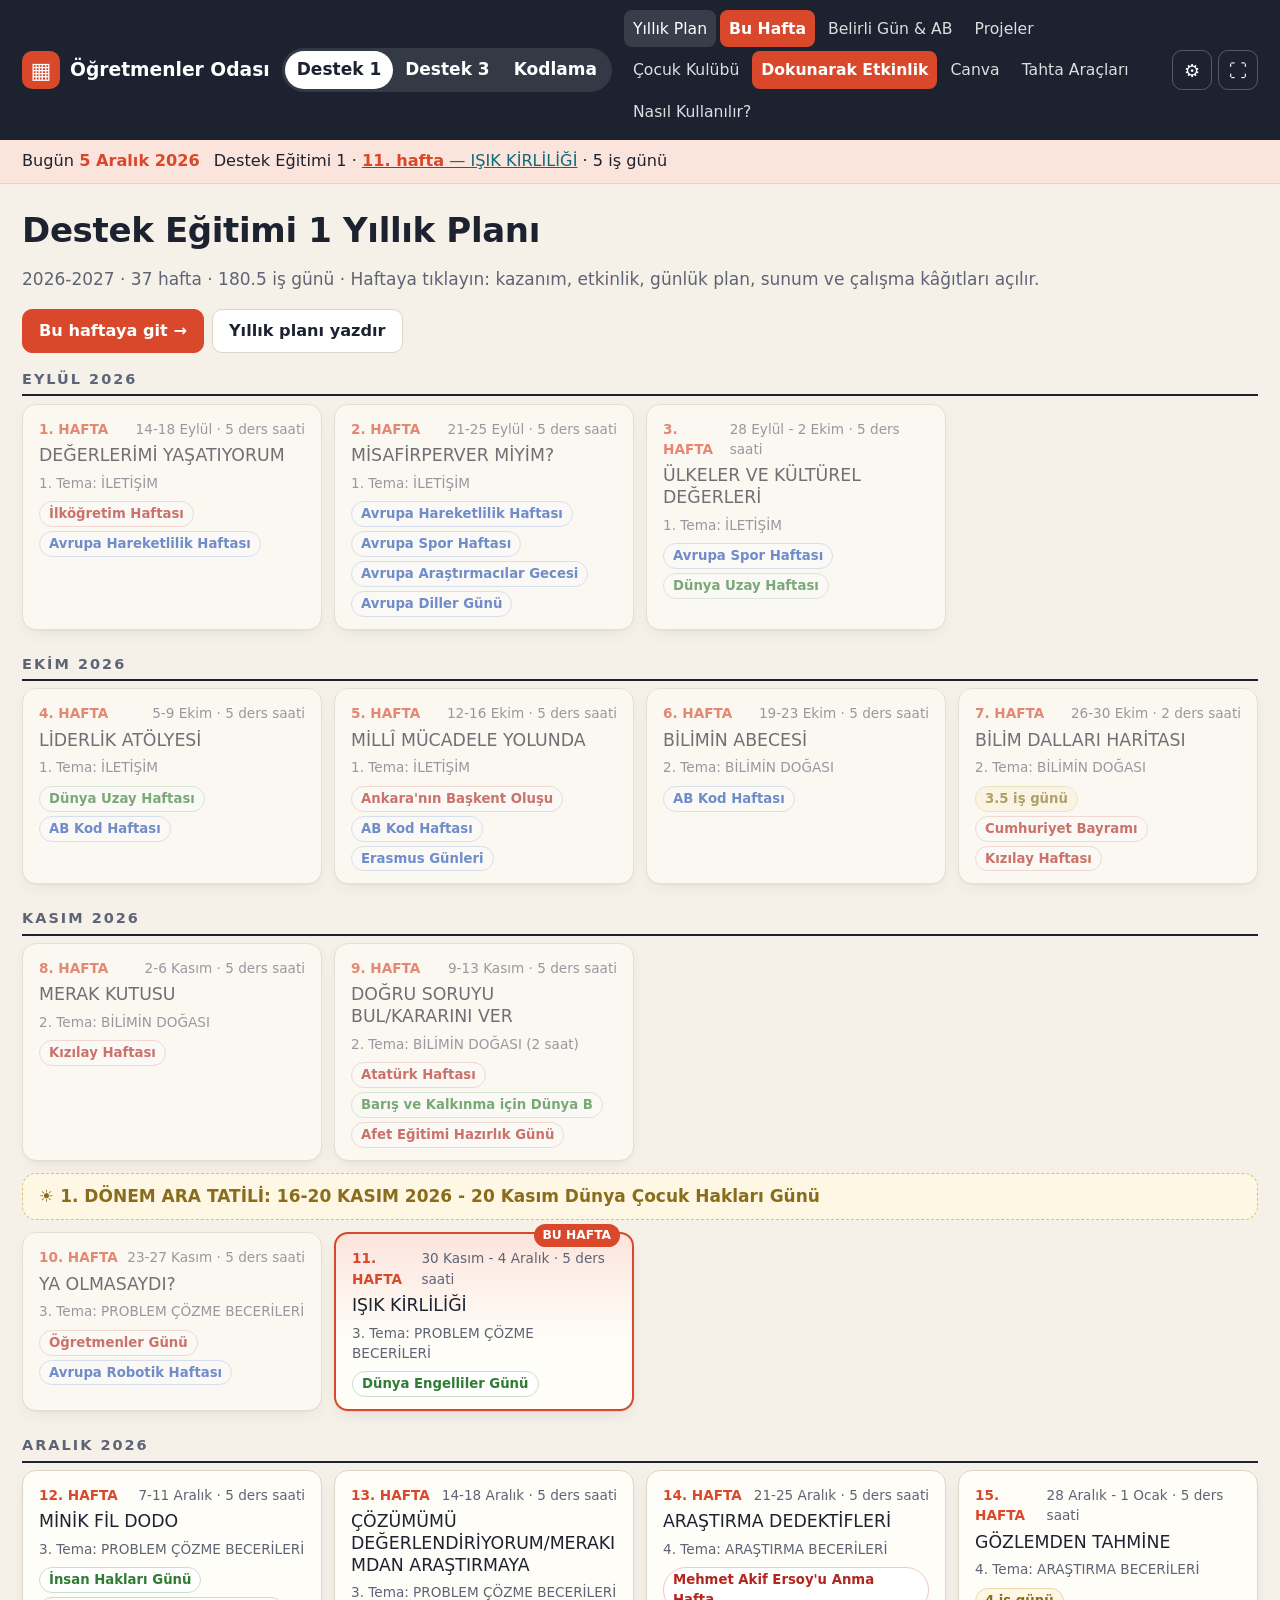
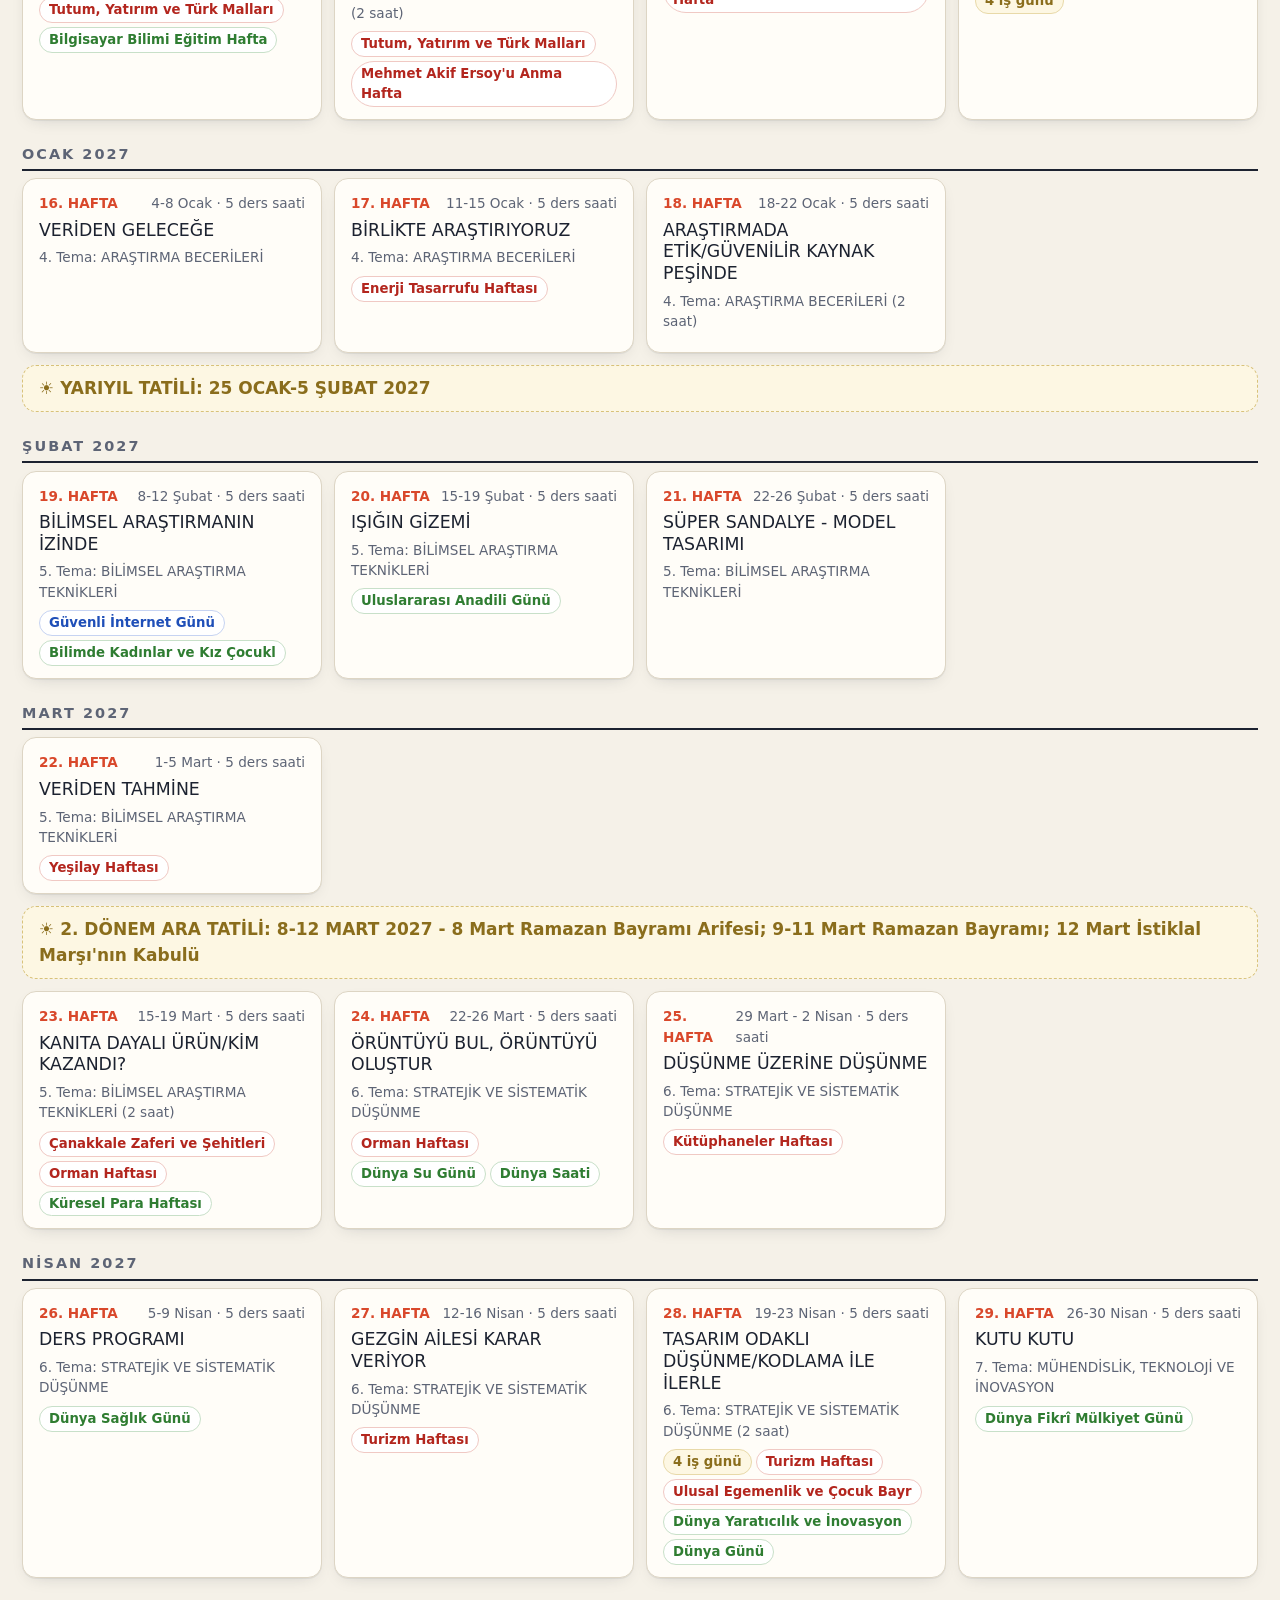
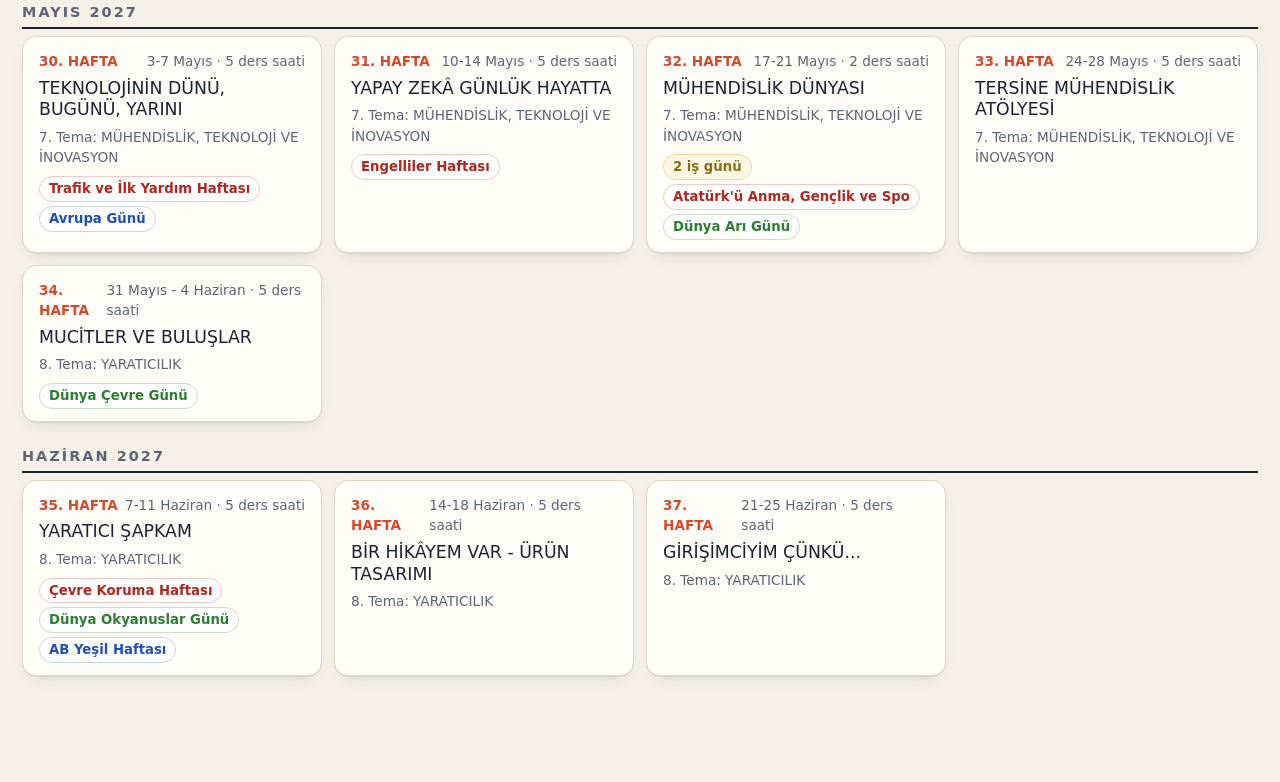
==== index.html @ 8b517e29 "TAZOF resmî turnuva kuralları (7 oyun) ve kural videoları; Equilibrio soruları resmî puanlamaya göre" ====
<!DOCTYPE html>
<html lang="tr">
<head>
<meta charset="utf-8">
<meta name="viewport" content="width=device-width, initial-scale=1, viewport-fit=cover">
<meta name="theme-color" content="#1c2230">
<meta name="apple-mobile-web-app-capable" content="yes">
<meta name="mobile-web-app-capable" content="yes">
<meta name="apple-mobile-web-app-title" content="Öğretmenler Odası">
<link rel="icon" href="img/ikon-192.png">
<link rel="apple-touch-icon" href="img/ikon-192.png">
<title>Öğretmenler Odası · Akıl ve Zeka Oyunları Atölyesi</title>
<link rel="stylesheet" href="css/masa.css">
</head>
<body>
<header class="ust">
  <a class="marka" href="#plan" title="Ana sayfa">
    <span class="marka-isaret" aria-hidden="true">▦</span>
    <span><b>Öğretmenler Odası</b><small>Akıl ve Zeka Oyunları Atölyesi · 2026-2027</small></span>
  </a>
  <div class="plan-sec" role="tablist" aria-label="Program seçimi">
    <button data-plan="D1" role="tab">Destek 1</button>
    <button data-plan="D3" role="tab">Destek 3</button>
    <button data-plan="KOD" role="tab">Kodlama</button>
  </div>
  <nav class="menu">
    <a href="#plan"><span class="m-ikon">▤</span>Yıllık Plan</a>
    <a href="#bu-hafta" class="vurgu"><span class="m-ikon">★</span>Bu Hafta</a>
    <a href="#gunler"><span class="m-ikon">◷</span>Belirli Gün & AB</a>
    <a href="#projeler"><span class="m-ikon">◆</span>Projeler</a>
    <a href="#kulup"><span class="m-ikon">♞</span>Çocuk Kulübü</a>
    <a href="#dokun" class="vurgu"><span class="m-ikon">☝</span>Dokunarak Etkinlik</a>
    <a href="#canva"><span class="m-ikon">✦</span>Canva</a>
    <a href="#araclar"><span class="m-ikon">⏱</span>Tahta Araçları</a>
    <a href="#nasil"><span class="m-ikon">?</span>Nasıl Kullanılır?</a>
  </nav>
  <div class="ust-sag">
    <button id="btnAyar" class="ikon" title="Ayarlar (öğretmen, okul, sınıf listesi)">⚙</button>
    <button id="btnTam" class="ikon" title="Tam ekran">⛶</button>
  </div>
</header>

<div id="bugun" class="bugun-serit"></div>
<main id="sahne"></main>

<!-- tahta modu: öğrenci sunumu -->
<div id="sunum" class="sunum" hidden>
  <div class="sunum-ilerleme"><i id="sIlerleme"></i></div>
  <div class="sunum-ust">
    <span id="sunumBaslik"></span>
    <div class="sunum-araclar">
      <button data-s="oynat" title="Video olarak oynat (K)">▶</button>
      <button data-s="ses" title="Türkçe sesli anlatım">🔇</button>
      <button data-s="zaman" title="Zamanlayıcı">⏱</button>
      <button data-s="kalem" title="Tahtaya yaz">✎</button>
      <button data-s="sil" title="Yazıları sil">⌫</button>
      <button data-s="kapat" title="Kapat (Esc)">✕</button>
    </div>
  </div>
  <div id="slayt" class="slayt"></div>
  <canvas id="kalemTuval" class="kalem-tuval"></canvas>
  <div id="sunumMini" class="sunum-mini" hidden></div>
  <div class="sunum-alt">
    <button id="sOnce" aria-label="Önceki">‹</button>
    <span id="sSayac"></span>
    <button id="sSonra" aria-label="Sonraki">›</button>
  </div>
</div>

<dialog id="ayarlar">
  <form method="dialog">
    <h2>Ayarlar</h2>
    <p class="not">Bu bilgiler yalnızca bu cihazda saklanır; günlük planların imza alanına yazılır. <a href="#nasil">Nasıl kullanılır?</a> · <a href="uygulama.html">📱 Telefona uygulama olarak kur</a></p>
    <label>Öğretmen adı soyadı <input name="ogretmen"></label>
    <label>Okul / BİLSEM <input name="okul"></label>
    <label>Okul müdürü <input name="mudur"></label>
    <h3 style="margin:8px 0 0">Gruplarım ve öğrenci listeleri</h3>
    <p class="not">Her program için ayrı liste. Üstten hangi program seçiliyse kura, gruplar ve günlük plan o grubu kullanır. Her satıra bir ad yazın.</p>
    <div class="grup-alanlar">
      <fieldset><legend>Destek 1</legend><input name="ad_D1" placeholder="Grup adı (ör. D1-Salı)"><textarea name="ogr_D1" rows="8"></textarea><span class="not" id="say_D1"></span></fieldset>
      <fieldset><legend>Destek 3</legend><input name="ad_D3" placeholder="Grup adı (ör. D3-Perşembe)"><textarea name="ogr_D3" rows="8"></textarea><span class="not" id="say_D3"></span></fieldset>
      <fieldset><legend>Kodlama</legend><input name="ad_KOD" placeholder="Grup adı (ör. Kodlama-Çarşamba)"><textarea name="ogr_KOD" rows="8"></textarea><span class="not" id="say_KOD"></span></fieldset>
    </div>
    <menu><button value="iptal">Vazgeç</button><button value="kaydet" class="ana">Kaydet</button></menu>
  </form>
</dialog>

<dialog id="projeDlg"><form method="dialog"></form></dialog>

<div id="baski" class="baski"></div>

<script>if (location.protocol.startsWith("http")) { const m = document.createElement("link"); m.rel = "manifest"; m.href = "manifest.webmanifest"; document.head.append(m); }</script>
<script src="js/plan-data.js"></script>
<script src="js/takvim.js"></script>
<script src="js/ozgun-etkinlikler.js"></script>
<script src="js/hazirlik.js"></script>
<script src="js/gunler.js"></script>
<script src="js/kodlama.js"></script>
<script src="js/projeler.js"></script>
<script src="js/etwinning-plan.js"></script>
<script src="js/canva.js"></script>
<script src="js/kulup.js"></script>
<script src="js/kulup-satranc.js"></script>
<script src="js/kulup-etkinlik.js"></script>
<script src="js/kulup-banka.js"></script>
<script src="js/kulup-banka-satranc.js"></script>
<script src="js/kulup-hafta.js"></script>
<script src="js/tazof-kurallar.js"></script>
<script src="js/masa.js"></script>
</body>
</html>
---- css/masa.css ----
/* Öğretmen Masası — akıllı tahtada uzaktan okunacak şekilde iri tipografi, sınıf ışığında yüksek kontrast */
:root {
  --kagit: #f5f1e8;
  --kart: #fffdf8;
  --murekkep: #1c2230;
  --soluk: #5d6475;
  --cizgi: #ddd5c4;
  --vurgu: #d9482b;       /* Destek 1: mercan */
  --vurgu-acik: #fbe4dc;
  --ikinci: #0d6b78;      /* bilgi / bağlantılar */
  --milli: #b3261e;
  --ab: #1f4fb8;
  --dunya: #2f7d32;
  --tatil: #8a6d1c;
  --golge: 0 1px 0 rgba(28, 34, 48, .06), 0 6px 18px -10px rgba(28, 34, 48, .25);
  --r: 14px;
  --font: "Segoe UI", "Noto Sans", system-ui, sans-serif;
  --baslik: "Segoe UI Semibold", "Segoe UI", system-ui, sans-serif;
}
body[data-plan="D3"] { --vurgu: #5b3cc4; --vurgu-acik: #e8e2fa; }
body[data-plan="KOD"] { --vurgu: #0f7a5c; --vurgu-acik: #dcf1e9; }

* { box-sizing: border-box; }
html { font-size: 17px; }
body { margin: 0; background: var(--kagit); color: var(--murekkep); font-family: var(--font); line-height: 1.5; }
a { color: var(--ikinci); }
button { font: inherit; cursor: pointer; }
h1, h2, h3 { font-family: var(--baslik); line-height: 1.2; margin: 0 0 .5em; }
h1 { font-size: 2rem; letter-spacing: -.01em; }
h2 { font-size: 1.4rem; }
h3 { font-size: 1.1rem; }

/* ---------- üst çubuk ---------- */
.ust { position: sticky; top: 0; z-index: 20; display: flex; align-items: center; gap: 18px; padding: 10px 22px;
  background: var(--murekkep); color: #fff; flex-wrap: wrap; }
.marka { display: flex; gap: 10px; align-items: center; color: #fff; text-decoration: none; }
.marka-isaret { display: grid; place-items: center; width: 38px; height: 38px; border-radius: 10px; background: var(--vurgu); font-size: 22px; }
.marka b { display: block; font-size: 1.1rem; }
.marka small { display: block; opacity: .7; font-size: .75rem; }
.plan-sec { display: flex; background: rgba(255,255,255,.1); border-radius: 999px; padding: 3px; }
.plan-sec button { border: 0; background: transparent; color: #fff; padding: 6px 16px; border-radius: 999px; font-weight: 600; }
.plan-sec button[aria-selected="true"] { background: #fff; color: var(--murekkep); }
.menu { display: flex; gap: 4px; flex-wrap: wrap; flex: 1; }
.menu a { color: #fff; text-decoration: none; padding: 7px 12px; border-radius: 8px; opacity: .85; }
.menu a:hover, .menu a.aktif { background: rgba(255,255,255,.12); opacity: 1; }
.menu a.vurgu { background: var(--vurgu); opacity: 1; font-weight: 600; }
.ust-sag { display: flex; gap: 6px; }
.ikon { width: 40px; height: 40px; border-radius: 10px; border: 1px solid rgba(255,255,255,.25); background: transparent; color: #fff; font-size: 18px; }

.bugun-serit { padding: 9px 22px; background: var(--vurgu-acik); border-bottom: 1px solid var(--cizgi); font-size: .95rem; display: flex; gap: 14px; flex-wrap: wrap; align-items: center; }
.bugun-serit b { color: var(--vurgu); }
.rozet { display: inline-block; padding: 2px 9px; border-radius: 999px; font-size: .78rem; font-weight: 600; background: #fff; border: 1px solid var(--cizgi); }
.rozet.milli { color: var(--milli); border-color: #f0c9c4; }
.rozet.ab { color: var(--ab); border-color: #c6d3f2; }
.rozet.dunya { color: var(--dunya); border-color: #c8e0c9; }
.rozet.tatil { color: var(--tatil); border-color: #e8d9a8; background: #fdf7e3; }

main { max-width: 1320px; margin: 0 auto; padding: 26px 22px 80px; }
.kart { background: var(--kart); border: 1px solid var(--cizgi); border-radius: var(--r); box-shadow: var(--golge); padding: 20px 22px; }
.ust-baslik { display: flex; align-items: flex-end; justify-content: space-between; gap: 16px; flex-wrap: wrap; margin-bottom: 18px; }
.ust-baslik p { margin: 0; color: var(--soluk); }
.dugme { display: inline-flex; align-items: center; gap: 8px; padding: 9px 16px; border-radius: 10px; border: 1px solid var(--cizgi); background: #fff; color: var(--murekkep); text-decoration: none; font-weight: 600; font-size: .95rem; }
.dugme:hover { border-color: var(--murekkep); }
.dugme.ana { background: var(--vurgu); border-color: var(--vurgu); color: #fff; }
.dugme.kucuk { padding: 5px 10px; font-size: .82rem; }
.dugmeler { display: flex; gap: 8px; flex-wrap: wrap; }

/* ---------- yıllık plan ---------- */
.ay-blok { margin-bottom: 26px; }
.ay-blok > h2 { font-size: .85rem; letter-spacing: .14em; color: var(--soluk); text-transform: uppercase; border-bottom: 2px solid var(--murekkep); padding-bottom: 6px; }
.haftalar { display: grid; grid-template-columns: repeat(auto-fill, minmax(290px, 1fr)); gap: 12px; }
.hafta-kart { position: relative; text-align: left; border: 1px solid var(--cizgi); background: var(--kart); border-radius: var(--r); padding: 14px 16px 12px; display: flex; flex-direction: column; gap: 6px; box-shadow: var(--golge); transition: transform .12s, border-color .12s; color: inherit; text-decoration: none; }
.hafta-kart:hover { transform: translateY(-2px); border-color: var(--vurgu); }
.hafta-kart.simdi { border: 2px solid var(--vurgu); background: linear-gradient(var(--vurgu-acik), var(--kart) 60%); }
.hafta-kart.gecti { opacity: .62; }
.hk-ust { display: flex; justify-content: space-between; font-size: .8rem; color: var(--soluk); }
.hk-no { font-weight: 700; color: var(--vurgu); }
.hk-ad { font-family: var(--baslik); font-size: 1.02rem; line-height: 1.25; }
.hk-tema { font-size: .8rem; color: var(--soluk); }
.hk-rozetler { display: flex; gap: 4px; flex-wrap: wrap; margin-top: 2px; }
.simdi-etiket { position: absolute; top: -10px; right: 12px; background: var(--vurgu); color: #fff; font-size: .72rem; font-weight: 700; padding: 2px 9px; border-radius: 999px; }
.ara-serit { grid-column: 1 / -1; border: 1px dashed #d8c27a; background: #fdf7e3; color: var(--tatil); border-radius: var(--r); padding: 10px 16px; font-weight: 600; }

/* ---------- hafta görünümü ---------- */
.hafta-bas { display: grid; grid-template-columns: 1fr auto; gap: 18px; align-items: start; margin-bottom: 18px; }
.hafta-bas .ust-satir { color: var(--soluk); font-size: .9rem; display: flex; gap: 10px; flex-wrap: wrap; align-items: center; }
.hafta-bas h1 { margin: 6px 0 4px; }
.gezgin { display: flex; gap: 6px; }
.sekmeler { display: flex; gap: 4px; border-bottom: 2px solid var(--cizgi); margin-bottom: 20px; flex-wrap: wrap; }
.sekmeler button { border: 0; background: transparent; padding: 10px 16px; font-weight: 600; color: var(--soluk); border-bottom: 3px solid transparent; margin-bottom: -2px; }
.sekmeler button[aria-selected="true"] { color: var(--murekkep); border-bottom-color: var(--vurgu); }
.iki-sutun { display: grid; grid-template-columns: minmax(0, 1.5fr) minmax(0, 1fr); gap: 18px; }
@media (max-width: 960px) { .iki-sutun, .hafta-bas { grid-template-columns: 1fr; } }

.buyuk-soru { font-family: var(--baslik); font-size: 1.5rem; line-height: 1.3; color: var(--vurgu); margin: 0; }
.kazanim { display: flex; gap: 12px; align-items: flex-start; padding: 10px 0; border-top: 1px solid var(--cizgi); }
.kazanim:first-of-type { border-top: 0; }
.kazanim code { font-family: var(--baslik); font-size: .85rem; background: var(--vurgu-acik); color: var(--vurgu); padding: 2px 8px; border-radius: 6px; white-space: nowrap; }
.kazanim span { flex: 1; }
.kopya { border: 1px solid var(--cizgi); background: #fff; border-radius: 8px; padding: 3px 9px; font-size: .78rem; color: var(--soluk); }
.kopya.ok { color: var(--dunya); border-color: var(--dunya); }
.bilgi-tablo { width: 100%; border-collapse: collapse; font-size: .92rem; }
.bilgi-tablo th { text-align: left; width: 34%; color: var(--soluk); font-weight: 600; vertical-align: top; padding: 7px 10px 7px 0; }
.bilgi-tablo td { padding: 7px 0; border-bottom: 1px solid var(--cizgi); }
.akis { list-style: none; padding: 0; margin: 0; counter-reset: d; }
.akis li { position: relative; padding: 12px 0 12px 54px; border-top: 1px solid var(--cizgi); }
.akis li::before { counter-increment: d; content: counter(d); position: absolute; left: 0; top: 12px; width: 38px; height: 38px; border-radius: 50%; display: grid; place-items: center; background: var(--murekkep); color: #fff; font-weight: 700; }
.akis li b { display: block; margin-bottom: 2px; }
.kaynak-not { font-size: .82rem; color: var(--soluk); margin-top: 10px; }
.parca-baslik { display: flex; align-items: center; gap: 10px; margin: 26px 0 10px; }
.parca-baslik:first-child { margin-top: 0; }
.uyari { background: #fdf7e3; border: 1px solid #e8d9a8; color: #6b5414; border-radius: 10px; padding: 10px 14px; font-size: .92rem; margin-bottom: 14px; }
.gun-satir { display: flex; gap: 6px; margin: 8px 0 0; }
.gun-kutu { flex: 1; text-align: center; padding: 6px 4px; border-radius: 8px; background: #e9f3ea; color: var(--dunya); font-size: .78rem; font-weight: 600; }
.gun-kutu.kapali { background: #f6e7c4; color: var(--tatil); text-decoration: line-through; }
.gun-kutu.yarim { background: linear-gradient(90deg, #e9f3ea 50%, #f6e7c4 50%); color: var(--tatil); }

.ek-liste { display: grid; grid-template-columns: repeat(auto-fill, minmax(260px, 1fr)); gap: 12px; }
.ek-kart { border: 1px solid var(--cizgi); border-radius: 12px; padding: 14px; background: #fff; display: flex; flex-direction: column; gap: 8px; }
.ek-kart .ek-ad { font-size: .78rem; font-weight: 700; color: var(--vurgu); letter-spacing: .05em; }

/* ---------- belirli günler ---------- */
.filtre { display: flex; gap: 6px; flex-wrap: wrap; margin-bottom: 16px; }
.filtre button { border: 1px solid var(--cizgi); background: #fff; padding: 6px 14px; border-radius: 999px; font-weight: 600; }
.filtre button[aria-pressed="true"] { background: var(--murekkep); color: #fff; border-color: var(--murekkep); }
.gun-grid { display: grid; grid-template-columns: repeat(auto-fill, minmax(340px, 1fr)); gap: 14px; }
.gun-kart { border-left: 5px solid var(--milli); }
.gun-kart.ab { border-left-color: var(--ab); }
.gun-kart.dunya { border-left-color: var(--dunya); }
.gun-kart.gecmis { opacity: .55; }
.gun-kart h3 { margin: 6px 0; }
.gun-kart ol { padding-left: 20px; margin: 8px 0; font-size: .93rem; }
.gun-tarih { font-size: .85rem; color: var(--soluk); display: flex; gap: 8px; align-items: center; flex-wrap: wrap; }
.ay-ayrac { grid-column: 1 / -1; font-size: .85rem; letter-spacing: .14em; color: var(--soluk); text-transform: uppercase; border-bottom: 2px solid var(--murekkep); padding: 14px 0 6px; }

/* ---------- tahta araçları ---------- */
.araclar { display: grid; grid-template-columns: repeat(auto-fill, minmax(380px, 1fr)); gap: 16px; }
.sayac { font-family: var(--baslik); font-variant-numeric: tabular-nums; font-size: 5.5rem; text-align: center; line-height: 1; margin: 10px 0 14px; }
.sayac.bitti { color: var(--milli); animation: nabiz 1s infinite; }
@keyframes nabiz { 50% { opacity: .35; } }
.ilerleme { height: 8px; background: var(--cizgi); border-radius: 999px; overflow: hidden; margin-bottom: 14px; }
.ilerleme i { display: block; height: 100%; background: var(--vurgu); width: 100%; transition: width .3s linear; }
.secilen { font-family: var(--baslik); font-size: 2.6rem; text-align: center; min-height: 3.4rem; margin: 10px 0; color: var(--vurgu); }
.gruplar-cikti { display: grid; grid-template-columns: repeat(auto-fill, minmax(150px, 1fr)); gap: 8px; margin-top: 12px; }
.gruplar-cikti div { background: var(--vurgu-acik); border-radius: 10px; padding: 10px; font-size: .9rem; }
.gruplar-cikti b { display: block; color: var(--vurgu); }
.puanlar { display: grid; gap: 8px; }
.puan-satir { display: grid; grid-template-columns: 1fr auto auto auto; gap: 8px; align-items: center; font-size: 1.15rem; }
.puan-satir strong { font-size: 1.6rem; min-width: 2.2em; text-align: center; }
.puan-satir button { width: 40px; height: 40px; border-radius: 10px; border: 1px solid var(--cizgi); background: #fff; font-size: 1.2rem; }
input, textarea, select { font: inherit; border: 1px solid var(--cizgi); border-radius: 8px; padding: 7px 10px; background: #fff; width: 100%; }

dialog { border: 0; border-radius: var(--r); padding: 0; width: min(520px, 94vw); box-shadow: 0 30px 80px -20px rgba(0,0,0,.5); }
dialog form { padding: 24px; display: grid; gap: 12px; }
dialog label { display: grid; gap: 4px; font-weight: 600; font-size: .9rem; }
dialog menu { display: flex; justify-content: flex-end; gap: 8px; padding: 0; margin: 6px 0 0; }
dialog menu button { padding: 8px 18px; border-radius: 10px; border: 1px solid var(--cizgi); background: #fff; font-weight: 600; }
dialog menu .ana { background: var(--vurgu); color: #fff; border-color: var(--vurgu); }
.not { color: var(--soluk); font-size: .85rem; margin: 0; }

/* ---------- sunum (tahta modu) ---------- */
.sunum { position: fixed; inset: 0; z-index: 100; background: #fbf8f1; display: grid; grid-template-rows: auto 1fr auto; }
.sunum[hidden] { display: none; }
.sunum-ust { display: flex; justify-content: space-between; align-items: center; padding: 12px 28px; color: var(--soluk); font-weight: 600; }
.sunum-araclar { display: flex; gap: 8px; }
.sunum-araclar button, .sunum-alt button { width: 52px; height: 52px; border-radius: 14px; border: 1px solid var(--cizgi); background: #fff; font-size: 22px; }
.sunum-araclar button.acik { background: var(--vurgu); color: #fff; }
.slayt { padding: 2vh 7vw; display: flex; flex-direction: column; justify-content: safe center; overflow: auto; }
.slayt .etiket { font-size: clamp(16px, 1.6vw, 26px); font-weight: 700; color: var(--vurgu); letter-spacing: .12em; text-transform: uppercase; margin-bottom: 1.5vh; }
.slayt h1 { font-size: clamp(36px, 5vw, 86px); line-height: 1.08; margin-bottom: 2vh; }
.slayt h2 { font-size: clamp(30px, 3.6vw, 62px); line-height: 1.15; }
.slayt p, .slayt li { font-size: clamp(20px, 2.1vw, 36px); line-height: 1.4; }
.slayt ul { padding-left: 1.2em; }
.slayt li { margin-bottom: .5em; }
.slayt .soru-buyuk { font-family: var(--baslik); font-size: clamp(38px, 5.2vw, 92px); line-height: 1.12; color: var(--murekkep); }
.slayt .soru-buyuk::before { content: "?"; display: block; font-size: 1.4em; color: var(--vurgu); line-height: 1; margin-bottom: .1em; }
.slayt .kapak-alt { display: flex; gap: 2vw; font-size: clamp(18px, 1.8vw, 30px); color: var(--soluk); flex-wrap: wrap; }
.slayt .ders-no { display: inline-grid; place-items: center; width: 1.6em; height: 1.6em; border-radius: 50%; background: var(--vurgu); color: #fff; margin-right: .3em; }
.slayt .bilet { display: grid; grid-template-columns: repeat(3, 1fr); gap: 2vw; }
.slayt .bilet div { border: 3px solid var(--murekkep); border-radius: 22px; padding: 2.4vh 1.6vw; }
.slayt .bilet b { display: block; font-size: clamp(40px, 5vw, 90px); color: var(--vurgu); line-height: 1; }
.slayt .gorev-kutu { border: 3px dashed var(--vurgu); border-radius: 22px; padding: 3vh 2.4vw; }
.sunum-alt { display: flex; justify-content: center; align-items: center; gap: 22px; padding: 12px; color: var(--soluk); font-weight: 600; }
.kalem-tuval { position: fixed; inset: 76px 0 76px 0; width: 100%; height: calc(100% - 152px); pointer-events: none; z-index: 101; }
.kalem-tuval.acik { pointer-events: auto; cursor: crosshair; }
.sunum-mini { position: fixed; right: 28px; bottom: 90px; z-index: 102; background: var(--murekkep); color: #fff; border-radius: 18px; padding: 14px 22px; font-size: 44px; font-family: var(--baslik); font-variant-numeric: tabular-nums; min-width: 180px; text-align: center; box-shadow: var(--golge); cursor: pointer; }
.sunum-mini small { display: block; font-size: 14px; opacity: .7; font-family: var(--font); }

/* ---------- baskı ---------- */
.baski { display: none; }
@media print {
  @page { size: A4; margin: 0; }
  body.basiliyor > *:not(.baski) { display: none !important; }
  body.basiliyor { background: #fff; }
  body.basiliyor .baski { display: block; }
}
.sayfa { width: 210mm; min-height: 296mm; padding: 13mm 14mm 12mm; background: #fff; color: #111; font-size: 10.5pt; line-height: 1.38; page-break-after: always; break-after: page; position: relative; font-family: var(--font); }
.sayfa:last-child { page-break-after: auto; break-after: auto; }
.sayfa h1 { font-size: 15pt; margin: 0 0 3mm; }
.sayfa .s-ust { display: flex; justify-content: space-between; font-size: 8.5pt; color: #555; border-bottom: 1.5pt solid #111; padding-bottom: 2mm; margin-bottom: 4mm; }
.sayfa .s-kimlik { display: grid; grid-template-columns: 2fr 1fr 1fr; gap: 4mm; font-size: 9.5pt; margin-bottom: 4mm; }
.sayfa .s-kimlik span { border-bottom: .8pt solid #777; padding-bottom: 1mm; }
.sayfa .s-yonerge { background: #f2f2f2; border-left: 3pt solid #111; padding: 2.5mm 3.5mm; margin-bottom: 4mm; font-size: 10pt; }
.sayfa .s-alt { position: absolute; bottom: 7mm; left: 14mm; right: 14mm; display: flex; justify-content: space-between; font-size: 8pt; color: #777; }
.sayfa table { width: 100%; border-collapse: collapse; margin-bottom: 4mm; }
.sayfa th, .sayfa td { border: .8pt solid #444; padding: 1.8mm 2.2mm; vertical-align: top; text-align: left; }
.sayfa th { background: #ececec; font-size: 9.5pt; }
.sayfa td { height: 10mm; }
.s-kutular { display: grid; gap: 3mm; margin-bottom: 4mm; }
.s-kutular div { border: 1pt solid #444; border-radius: 3mm; padding: 2mm 3mm; font-weight: 600; font-size: 9.5pt; }
.s-cizgi { margin-bottom: 4mm; }
.s-cizgi b { display: block; font-size: 10pt; margin-bottom: 1mm; }
.s-cizgi i { display: block; border-bottom: .7pt solid #888; height: 8.5mm; }
.s-kartlar { display: grid; grid-template-columns: repeat(3, 1fr); margin-bottom: 4mm; }
.s-kartlar div { border: 1pt dashed #555; min-height: 22mm; padding: 3mm; display: grid; place-items: center; text-align: center; font-weight: 600; font-size: 10pt; }
.s-kartlar.bos div { place-items: start; text-align: left; font-weight: 400; font-size: 9pt; min-height: 30mm; }
.s-kontrol { list-style: none; padding: 0; margin: 0 0 4mm; }
.s-kontrol li { padding: 1.4mm 0 1.4mm 7mm; position: relative; }
.s-kontrol li::before { content: ""; position: absolute; left: 0; top: 2mm; width: 3.6mm; height: 3.6mm; border: 1pt solid #333; }
.s-olcek td:not(:first-child) { width: 16mm; text-align: center; height: auto; }
.s-bilet { display: grid; grid-template-columns: repeat(3, 1fr); gap: 3mm; margin-bottom: 4mm; }
.s-bilet div { border: 1.2pt solid #111; border-radius: 3mm; padding: 2mm 3mm; min-height: 30mm; font-size: 9pt; }
.s-bilet b { font-size: 16pt; display: block; }
.s-izgara { display: grid; margin: 0 auto 4mm; border: 1.2pt solid #111; }
.s-izgara span { border: .6pt solid #777; display: grid; place-items: center; font-size: 16pt; aspect-ratio: 1; }
/* günlük plan */
.gp th { width: 34mm; }
.gp td { height: auto; }
.gp-surec td { font-size: 9.6pt; }
.gp-imza { display: flex; justify-content: space-between; margin-top: 8mm; text-align: center; font-size: 10pt; }
.gp-imza div { width: 70mm; }
.gp-imza i { display: block; border-bottom: .8pt solid #555; height: 12mm; margin-bottom: 1mm; }
.ekran-onizleme .sayfa { margin: 0 auto 18px; box-shadow: var(--golge); border: 1px solid var(--cizgi); }
.ekran-onizleme { overflow-x: auto; }

/* nasıl */
.nasil ol li { margin-bottom: 10px; }
.nasil .kart { margin-bottom: 16px; }

/* ---------- telefon ve tablet ---------- */
body { overflow-wrap: break-word; }
main, .kart, .iki-sutun > div { min-width: 0; }
.menu a .m-ikon { display: none; }
@media (max-width: 960px) {
  .iki-sutun, .hafta-bas { grid-template-columns: minmax(0, 1fr); }
  .ekran-onizleme .sayfa { zoom: .75; }
}
@media (max-width: 760px) {
  html { font-size: 15.5px; }
  .ust { padding: 8px 12px; gap: 10px; flex-wrap: nowrap; }
  .marka small { display: none; }
  .marka b { font-size: 1rem; }
  .marka-isaret { width: 34px; height: 34px; font-size: 19px; }
  .plan-sec { margin-left: auto; }
  .plan-sec button { padding: 6px 8px; font-size: .8rem; white-space: nowrap; }
  .marka b { white-space: nowrap; }
  .ikon { width: 36px; height: 36px; }
  #btnTam { display: none; }
  .menu { position: fixed; left: 0; right: 0; bottom: 0; z-index: 30; background: var(--murekkep); justify-content: space-around; gap: 0; flex-wrap: nowrap;
    padding: 6px 4px calc(6px + env(safe-area-inset-bottom)); box-shadow: 0 -6px 20px -10px rgba(0,0,0,.5); }
  .menu a { display: flex; flex-direction: column; align-items: center; gap: 1px; font-size: .68rem; padding: 4px 6px; flex: 1; text-align: center; line-height: 1.15; }
  .menu a .m-ikon { display: block; font-size: 1.25rem; }
  .menu a.vurgu { background: transparent; color: #fff; }
  .menu a.vurgu .m-ikon, .menu a.aktif .m-ikon { color: var(--vurgu); }
  .menu a.aktif { background: rgba(255,255,255,.08); }
  main { padding: 16px 12px 110px; }
  h1 { font-size: 1.5rem; }
  .bugun-serit { padding: 8px 12px; font-size: .85rem; gap: 6px 10px; }
  .haftalar, .gun-grid, .araclar { grid-template-columns: minmax(0, 1fr); }
  .kart { padding: 16px; }
  .sekmeler { flex-wrap: nowrap; overflow-x: auto; scrollbar-width: none; }
  .sekmeler button { white-space: nowrap; padding: 10px 12px; }
  .gezgin { justify-content: space-between; }
  .gezgin .dugme { flex: 1; justify-content: center; }
  .gun-kutu { font-size: .7rem; padding: 5px 2px; }
  .buyuk-soru { font-size: 1.25rem; }
  .kazanim { flex-wrap: wrap; }
  .ust-baslik .dugmeler, .ust-baslik select { width: 100%; }
  .ust-baslik .dugme { flex: 1; justify-content: center; }
  .ekran-onizleme .sayfa { zoom: .44; }
  .sayac { font-size: 4.2rem; }
  .sunum-ust { padding: 8px 10px; font-size: .8rem; }
  .sunum-ust #sunumBaslik { overflow: hidden; white-space: nowrap; text-overflow: ellipsis; max-width: 40vw; }
  .sunum-araclar { gap: 4px; }
  .sunum-araclar button, .sunum-alt button { width: 42px; height: 42px; font-size: 18px; border-radius: 11px; }
  .slayt { padding: 2vh 6vw; justify-content: flex-start; padding-top: 6vh; }
  .slayt .bilet { grid-template-columns: 1fr; }
  .sunum-mini { font-size: 32px; right: 12px; bottom: 76px; min-width: 140px; }
  .kalem-tuval { inset: 60px 0 66px 0; height: calc(100% - 126px); }
}

@media (max-width: 440px) { .marka > span:last-child { display: none; } }

@media (min-width: 761px) and (max-width: 1500px) { .marka small { display: none; } .menu a { padding: 7px 9px; font-size: .92rem; } .plan-sec button { padding: 6px 12px; } .ust { gap: 12px; } }

dialog#projeDlg { width: min(620px, 96vw); max-height: 92vh; }
@media (max-width: 760px) { .menu a { font-size: .62rem; padding: 4px 2px; } .menu a .m-ikon { font-size: 1.15rem; } }

/* ÖDR sihirbazı */
.odr-bolum { margin-bottom: 12px; padding: 0; }
.odr-bolum > summary { cursor: pointer; padding: 14px 18px; display: flex; justify-content: space-between; align-items: center; gap: 10px; list-style: none; font-size: 1.05rem; }
.odr-bolum > summary::-webkit-details-marker { display: none; }
.odr-bolum[open] > summary { border-bottom: 1px solid var(--cizgi); margin-bottom: 12px; }
.odr-bolum > :not(summary) { margin-left: 18px; margin-right: 18px; }
.odr-bolum > :last-child { margin-bottom: 16px; }
.odr-alan { display: grid; gap: 5px; margin-bottom: 16px; }
.odr-alan .not { font-size: .84rem; }
.odr-tablo { width: 100%; border-collapse: collapse; min-width: 480px; }
.odr-tablo th { text-align: left; font-size: .8rem; color: var(--soluk); padding: 4px; }
.odr-tablo td { padding: 2px; }
.odr-tablo input { padding: 6px 8px; font-size: .9rem; }
.odr-yan { position: sticky; top: 90px; }
.odr-kontrol { list-style: none; padding: 0; margin: 10px 0 0; font-size: .88rem; }
.odr-kontrol li { padding: 4px 0; color: var(--milli); border-bottom: 1px dashed var(--cizgi); }
.odr-kontrol li.ok { color: var(--dunya); }
.odr-sayfa h1 { font-size: 16pt; }
.odr-sayfa h2 { font-size: 12pt; margin: 5mm 0 2mm; border-bottom: .8pt solid #999; padding-bottom: 1mm; }
.odr-sayfa p { margin: 0 0 2.5mm; }
.odr-sayfa td { height: auto; }
.sayfa.odr-sayfa { min-height: auto; }
@media (max-width: 960px) { .odr-yan { position: static; } }

/* Kalite Etiketi sihirbazı */
.ql-alt { border-top: 1px solid var(--cizgi); padding: 14px 0 4px; }
.ql-alt-bas { display: flex; gap: 8px; align-items: center; flex-wrap: wrap; margin-bottom: 8px; }
.ql-olcek { display: grid; gap: 4px; margin-bottom: 10px; }
.ql-olcek label { display: grid; grid-template-columns: auto 22px 1fr; gap: 8px; align-items: start; padding: 6px 8px; border: 1px solid var(--cizgi); border-radius: 8px; font-size: .86rem; cursor: pointer; background: #fff; }
.ql-olcek label input { width: auto; margin-top: 3px; }
.ql-olcek label b { color: var(--vurgu); }
.ql-olcek label.secili { border-color: var(--vurgu); background: var(--vurgu-acik); }
.ql-kutu { display: grid; gap: 4px; margin-bottom: 10px; font-size: .9rem; }
.ql-kutu label { display: flex; gap: 8px; align-items: flex-start; }

.odr-sayfa ul { list-style: none; padding-left: 0; }

/* ---------- video sunum ---------- */
.sunum { overflow: hidden; }
.sunum::before, .sunum::after { content: ""; position: absolute; width: 60vmax; height: 60vmax; border-radius: 50%; filter: blur(70px); opacity: .16; z-index: -1; pointer-events: none; }
.sunum::before { background: var(--vurgu); top: -25vmax; right: -20vmax; animation: suz 22s ease-in-out infinite alternate; }
.sunum::after { background: var(--ikinci); bottom: -30vmax; left: -20vmax; animation: suz 28s ease-in-out infinite alternate-reverse; }
@keyframes suz { to { transform: translate(-8vmax, 6vmax) scale(1.15); } }
.sunum-ilerleme { position: absolute; top: 0; left: 0; right: 0; height: 6px; background: rgba(0,0,0,.06); z-index: 103; }
.sunum-ilerleme i { display: block; height: 100%; width: 0; background: var(--vurgu); transition: width .6s ease; }
.sunum.video .sunum-alt { opacity: .35; }
.slayt.giris > * { animation: sGiris .8s cubic-bezier(.2,.7,.2,1) both; }
.slayt.giris > *:nth-child(2) { animation-delay: .18s; } .slayt.giris > *:nth-child(3) { animation-delay: .36s; }
.slayt.giris > *:nth-child(4) { animation-delay: .54s; } .slayt.giris > *:nth-child(5) { animation-delay: .72s; }
.slayt.giris li { animation: sGiris .6s cubic-bezier(.2,.7,.2,1) both; }
.slayt.giris li:nth-child(1) { animation-delay: .4s; } .slayt.giris li:nth-child(2) { animation-delay: .7s; } .slayt.giris li:nth-child(3) { animation-delay: 1s; }
.slayt.giris li:nth-child(4) { animation-delay: 1.3s; } .slayt.giris li:nth-child(5) { animation-delay: 1.6s; } .slayt.giris li:nth-child(6) { animation-delay: 1.9s; }
.slayt.giris li:nth-child(7) { animation-delay: 2.2s; } .slayt.giris li:nth-child(8) { animation-delay: 2.5s; } .slayt.giris li:nth-child(n+9) { animation-delay: 2.8s; }
@keyframes sGiris { from { opacity: 0; transform: translateY(28px); filter: blur(5px); } to { opacity: 1; transform: none; filter: none; } }
.slayt.tur-kapak h1::after { content: ""; display: block; height: .1em; width: 0; margin-top: .25em; background: var(--vurgu); border-radius: 99px; animation: cizgi 1.2s .5s cubic-bezier(.2,.7,.2,1) forwards; }
@keyframes cizgi { to { width: 38%; } }
.slayt.tur-kapak .etiket::before { content: "● "; animation: nabiz 1.4s infinite; }
.slayt .yol { list-style: none; padding: 0; display: grid; grid-template-columns: repeat(auto-fit, minmax(180px, 1fr)); gap: 1.4vw; counter-reset: none; position: relative; }
.slayt .yol li { background: #fff; border: 3px solid var(--murekkep); border-radius: 22px; padding: 2vh 1.2vw; display: flex; flex-direction: column; gap: .6vh; margin: 0; font-size: clamp(16px, 1.6vw, 28px); line-height: 1.25; position: relative; }
.slayt .yol li b { display: grid; place-items: center; width: 1.9em; height: 1.9em; border-radius: 50%; background: var(--vurgu); color: #fff; font-size: 1.3em; }
.slayt .adim-ust { display: flex; align-items: center; gap: 2.4vw; margin-bottom: 3vh; }
.slayt .adim-no { display: grid; place-items: center; min-width: 2.2em; height: 2.2em; border-radius: 50%; background: var(--vurgu); color: #fff; font-family: var(--baslik); font-size: clamp(44px, 6vw, 110px); line-height: 1; box-shadow: 0 12px 30px -12px var(--vurgu); }
.slayt .adim-no small { font-size: .32em; opacity: .8; margin-left: .05em; }
.slayt .adim-ust h2 { margin: 0; }
.slayt .adim-alt { margin-top: 2.4vh; font-size: clamp(18px, 1.8vw, 30px); color: var(--soluk); font-weight: 600; }
.slayt .adim-cubuk { display: flex; gap: .6vw; margin-top: 4vh; }
.slayt .adim-cubuk i { flex: 1; height: 10px; border-radius: 99px; background: var(--cizgi); }
.slayt .adim-cubuk i.bitti { background: var(--vurgu); opacity: .45; }
.slayt .adim-cubuk i.simdi { background: var(--vurgu); }
.slayt .dusun { display: inline-block; margin-top: 4vh; padding: 1.2vh 1.6vw; border-radius: 99px; background: var(--murekkep); color: #fff; font-size: clamp(18px, 1.8vw, 30px); cursor: pointer; }
.hafta-kart.onizleme { min-height: 150px; font-size: .6rem; overflow: hidden; }
.hafta-kart.onizleme .onizleme-slayt .yol { display: flex; flex-wrap: wrap; gap: 4px; padding: 0; list-style: none; }
.hafta-kart.onizleme .adim-no { font-size: 1.4rem; color: var(--vurgu); font-weight: 700; }
.hafta-kart.onizleme .adim-cubuk, .hafta-kart.onizleme .dusun { display: none; }
.canva-simdi { box-shadow: 0 0 0 3px var(--dunya), var(--golge); }
@media (max-width: 760px) { .slayt .yol { grid-template-columns: 1fr 1fr; } .menu a[href="#nasil"] { display: none; } }
@media (prefers-reduced-motion: reduce) { .slayt.giris > *, .slayt.giris li, .sunum::before, .sunum::after { animation: none !important; } }
/* adım adım kâğıt bloğu */
.s-adim { width: 100%; border-collapse: collapse; margin-bottom: 4mm; }
.s-adim td { border: .8pt solid #444; padding: 2mm 2.5mm; vertical-align: top; height: auto; font-size: 9.6pt; }
.s-adim-no { width: 9mm; text-align: center; font-size: 14pt !important; font-weight: 700; background: #f0f0f0; }
.s-adim-k { width: 9mm; }
.s-adim-k::after { content: ""; display: block; width: 4.5mm; height: 4.5mm; border: 1.2pt solid #222; margin: 1mm auto; }

/* gruplar */
dialog#ayarlar { width: min(860px, 96vw); max-height: 94vh; }
.grup-alanlar { display: grid; grid-template-columns: repeat(3, 1fr); gap: 10px; }
.grup-alanlar fieldset { border: 1px solid var(--cizgi); border-radius: 10px; padding: 8px 10px 10px; display: grid; gap: 6px; margin: 0; }
.grup-alanlar legend { font-weight: 700; color: var(--vurgu); padding: 0 4px; }
.grup-sec .dugme { white-space: nowrap; }
@media (max-width: 760px) { .grup-alanlar { grid-template-columns: 1fr; } }

/* Çocuk Kulübü */
.kl-video { display: grid; grid-template-columns: repeat(auto-fill, minmax(150px, 1fr)); gap: 10px; margin-top: 10px; align-items: start; }
.kl-video figure { margin: 0; }
.kl-video video { width: 100%; max-height: 260px; border-radius: 10px; background: #000; }
.kl-video figcaption { font-size: .82rem; color: var(--soluk); margin-top: 4px; }
.kl-video > a { align-self: center; }
.kl-slayt { display: flex; gap: 4vw; align-items: center; justify-content: center; flex-wrap: wrap; text-align: left; }
.kl-slayt h2 { font-size: clamp(1.2rem, 2.6vw, 2.2rem); max-width: 40vw; }
.sayfa h3 { font-size: 11pt; margin: 4mm 0 2mm; }
.kl-iki { display: grid; grid-template-columns: 1fr 1fr; gap: 4mm 6mm; }
.kl-uc { display: grid; grid-template-columns: repeat(3, 1fr); gap: 4mm; }
.kl-soru { break-inside: avoid; border: .8pt solid #bbb; border-radius: 3mm; padding: 2.5mm; }
.kl-soru-m { font-size: 9pt; margin-bottom: 1.5mm; min-height: 8mm; }
.kl-cizgi { font-size: 9pt; margin-top: 2mm; color: #333; }
.kl-cevap { color: #2b8a3e; }
.kl-dy { width: 100%; font-size: 9.5pt; }
.kl-dy td, .kl-dy th { padding: 1.2mm 2mm !important; }
.kl-dy td:nth-child(3), .kl-dy td:nth-child(4) { width: 9mm; }
.kl-kural { font-size: 15pt; line-height: 1.55; padding-left: 8mm; }
.kl-kural li { margin-bottom: 3mm; }

/* çocuk kulübü: baskı seçimi */
.kl-baski { align-items: center; margin-top: 8px; }
.baski.sb .kl-cevap { color: #000; font-weight: 700; }
.kl-etk { padding-left: 20px; margin: 6px 0; font-size: .92rem; }
.kl-etk li { margin-bottom: 6px; }
.kl-etk li span { display: block; }
.kl-etk small { color: var(--soluk); }
.kl-ikili { display: flex; align-items: center; justify-content: center; gap: 3mm; font-size: 16pt; }
.kl-ikili svg { margin: 0 !important; }
.kl-madde { font-size: clamp(1rem, 2vw, 1.55rem); line-height: 1.35; text-align: left; }
.kl-madde li { margin-bottom: .6em; }
.kl-beyaz { background: #fff; border-radius: 12px; padding: 10px; }
.kl-cift svg { max-width: 100%; }
.kl-slayt .cevap-t { display: none; }
.kl-slayt.acik .cevap-t { display: block; }
.kl-slayt.acik .soru-t { display: none; }
/* akıllı tahta satrancı */
.ct-tahta { position: relative; width: 480px; width: min(calc(96vh - 225px), 54vw); min-width: 240px; flex: none; background: #fff; border-radius: 10px; margin-top: 6px; }
.ct-tahta svg { overflow: visible; }
.kl-slayt.ct { flex-wrap: nowrap; gap: 3vw; }
.ct-iz { position: absolute; left: 4.72%; top: 0; width: 94.49%; height: 94.49%; display: flex; flex-wrap: wrap; }
.ct-k { all: unset; cursor: pointer; display: block; width: 12.5%; height: 12.5%; touch-action: manipulation; box-sizing: border-box; }
.ct-k.sec { background: rgba(25, 113, 194, .45); box-shadow: inset 0 0 0 3px #1971c2; }
.ct-k.dogru { background: rgba(43, 138, 62, .5); box-shadow: inset 0 0 0 3px #2b8a3e; }
.ct-k.yanlis { background: rgba(224, 49, 49, .5); box-shadow: inset 0 0 0 3px #e03131; }
.ct-yan { max-width: 42vw; min-width: 0; }
@media (orientation: portrait) { .kl-slayt.ct { flex-direction: column; } .ct-tahta { width: min(calc(100vw - 40px), 62vh); } .ct-yan { max-width: none; width: 100%; } .slayt:has(.ct) { padding-left: 12px; padding-right: 12px; } }
.ct-yan h2 { max-width: none; }
.ct-yan .dugme { font-size: 1.1rem; padding: 12px 18px; }
.ct-secenek { margin-bottom: 12px; }
.ct-sonuc { font-size: 1.7rem; font-weight: 700; min-height: 2.2em; margin-top: 12px; }
.ct-sonuc.iyi { color: #2b8a3e; }
.ct-sonuc.kotu { color: #c92a2a; }
.ct-cv { font-size: 1.2rem; }
/* dokunarak etkinlik */
.dk-izgara { display: flex; flex-wrap: wrap; margin: -7px; }
.dk-kart { box-sizing: border-box; width: calc(20% - 14px); min-width: 170px; flex-grow: 1; margin: 7px; }
.dk-izgara.buyuk .dk-kart { width: calc(33.33% - 14px); }
.dk-kart { display: flex; flex-direction: column; gap: 6px; align-items: center; justify-content: center; text-align: center; min-height: 150px; padding: 16px; background: #fff; border: 2px solid var(--cizgi); border-radius: 16px; color: var(--murekkep); text-decoration: none; }
.dk-kart b { font-size: 2.2rem; color: var(--vurgu); }
.dk-kart span { font-size: 1.15rem; font-weight: 700; }
.dk-kart small { color: var(--soluk); }
.dk-kart.bitti { border-color: #2b8a3e; background: #ebfbee; }
.dk-ust { display: flex; align-items: center; justify-content: space-between; gap: 12px; margin-bottom: 10px; flex-wrap: wrap; }
.dk-alan { display: flex; gap: 3vw; align-items: flex-start; justify-content: center; }
.dk-alan .ct-tahta, .dk-tahta { width: 460px; width: min(calc(100vh - 290px), 54vw); min-width: 260px; flex: none; }
.dk-yan { flex: 1; min-width: 0; max-width: 620px; }
.dk-yan h2 { font-size: 1.6rem; margin: 0 0 12px; }
.dk-yan .dugme { font-size: 1.2rem; padding: 14px 20px; min-height: 52px; }
.dk-grup { margin-bottom: 12px; }
.dk-grup small { display: block; font-weight: 700; margin-bottom: 4px; }
.dk-grup > div { display: flex; flex-wrap: wrap; gap: 8px; }
.dk-sonuc { font-size: 1.8rem; font-weight: 700; min-height: 1.5em; }
.dk-sonuc.iyi { color: #2b8a3e; }
.dk-sonuc.kotu { color: #c92a2a; }
.dk-cv { font-size: 1.2rem; }
.dk-k { fill: transparent; cursor: pointer; }
.dk-k.sec { fill: rgba(25, 113, 194, .45); }
.dk-k.dogru { fill: rgba(43, 138, 62, .55); }
.dk-k.yanlis { fill: rgba(224, 49, 49, .55); }
.dk-cift { display: flex; align-items: center; gap: 16px; font-size: 2rem; flex: none; width: 54vw; }
.dk-cift > div { flex: 1; }
.dk-c3 { display: flex; flex-wrap: wrap; }
.dk-c { all: unset; display: block; width: 29.33%; padding-top: 29.33%; margin: 2%; border-radius: 50%; border: 2px solid #aaa; cursor: pointer; box-sizing: border-box; }
.dk-c.tS { background: #111; border-color: #000; }
.dk-c.tB { background: #fff; border: 4px solid #000; }
.dk-son { text-align: center; padding: 10vh 0; }
.dk-son h1 { font-size: 4rem; color: #2b8a3e; margin: 0; }
.dk-son p { font-size: 1.5rem; }
.dk-son .dugmeler { justify-content: center; }
@media (orientation: portrait), (max-width: 760px) { .dk-alan { flex-direction: column; align-items: center; } .dk-alan .ct-tahta, .dk-tahta { width: min(92vw, 60vh); } .dk-cift { width: 92vw; } .dk-yan { width: 100%; max-width: none; } }
/* tahta uygulaması: internetsiz paket */
.sunum { top: 0; left: 0; right: 0; bottom: 0; }
html.uygulama .bugun-serit, html.uygulama #btnTam, html.uygulama a[href$=".pdf"], html.uygulama [href="uygulama.html"], html.uygulama [data-kl-sat], html.uygulama [data-kl-satc], html.uygulama [data-kl-kag], html.uygulama [data-kl-kagc], html.uygulama [data-kl-kural], html.uygulama [data-hf-etk], html.uygulama [data-etk], html.uygulama [data-etk-tum], html.uygulama [data-kl-tum], html.uygulama .kl-baski { display: none !important; }
html.uygulama .dk-cift { width: 54vw; }
html.uygulama .dk-alan .ct-tahta, html.uygulama .dk-tahta { width: 520px; width: min(calc(100vh - 215px), 54vw); }
.dk-alan > * + * { margin-left: 3vw; }
.dk-yan .dugme { margin: 0 8px 8px 0; }
.dk-cift > * + * { margin-left: 12px; }
@media (orientation: portrait), (max-width: 760px) { .dk-alan > * + * { margin-left: 0; margin-top: 12px; } }

/* ders öncesi hazırlık */
.hz-liste { list-style: none; padding: 0; margin: 10px 0 14px; }
.hz-liste li { padding: 7px 0; border-bottom: 1px dashed var(--cizgi); }
.hz-liste label { display: flex; gap: 10px; align-items: flex-start; cursor: pointer; }
.hz-liste input { margin-top: 4px; width: 18px; height: 18px; flex: none; }
.hz-liste input:checked + span { color: var(--soluk); text-decoration: line-through; }
.hz-icerik { border-top: 1px solid var(--cizgi); padding-top: 12px; margin-top: 14px; }
.hz-icerik h3 { margin: 0 0 8px; }
.hz-tablo { width: 100%; border-collapse: collapse; font-size: .92rem; margin: 6px 0; }
.hz-tablo th, .hz-tablo td { border: 1px solid var(--cizgi); padding: 6px 8px; text-align: left; vertical-align: top; }
.hz-tablo th { background: rgba(47, 111, 159, .1); }
.hz-grafik { width: 100%; max-width: 620px; height: auto; display: block; margin: 6px 0; background: #fff; border-radius: 8px; }
.hz-kartlar { display: grid; grid-template-columns: repeat(auto-fill, minmax(180px, 1fr)); gap: 8px; }
.hz-kartlar div { border: 2px dashed #999; border-radius: 8px; padding: 12px; min-height: 70px; font-weight: 600; background: #fff; color: #111; }
.hz-ozet { margin-bottom: 14px; }
.video-grid { display: grid; gap: 14px; }
.video-kart { display: grid; gap: 6px; }
.video-oynat { position: relative; aspect-ratio: 16 / 9; width: 100%; border: 0; border-radius: 10px; background: #111 center / cover no-repeat; cursor: pointer; }
.video-oynat span { position: absolute; inset: 0; margin: auto; width: 64px; height: 64px; border-radius: 50%; background: rgba(200, 30, 30, .9); color: #fff; font-size: 28px; display: grid; place-items: center; }
.video-cerceve { width: 100%; aspect-ratio: 16 / 9; border: 0; border-radius: 10px; background: #000; }
.video-bilgi small { display: block; color: var(--soluk); }
.slayt.tur-video .video-kart { max-width: min(70vw, 120vh); }
.slayt.tur-video .video-bilgi { display: none; }
.sayfa.hz-sayfa .hz-kartlar div { border-color: #555; }
.sayfa.hz-sayfa .hz-icerik { break-inside: avoid; }
.kl-paket { margin-top: 12px; padding: 10px 12px; border: 1px dashed var(--cizgi); border-radius: 10px; background: rgba(95, 168, 232, .07); }
.kl-paket .dugmeler { margin: 8px 0 4px; }
.kl-paket { margin-top: 12px; padding: 10px 12px; border: 1px dashed var(--cizgi); border-radius: 10px; background: rgba(95, 168, 232, .07); }
.kl-paket .dugmeler { margin: 8px 0 4px; }
.eq-gos { display: flex; flex-wrap: wrap; gap: 4mm; justify-content: center; margin: 0 0 3mm; }
.eq-gos span { display: flex; flex-direction: column; align-items: center; }
.eq-gos svg { height: 11mm; width: auto !important; }
.eq-gos small { font-size: 8pt; }
.tz-oyun { border-top: 1px solid var(--cizgi); padding: 8px 0; }
.tz-oyun .video-kart { margin: 8px 0; }
.tz-madde { padding-left: 22px; font-size: .9rem; }
.tz-madde li { margin-bottom: 4px; }
.tz-madde.baski { font-size: 10.5pt; line-height: 1.4; }
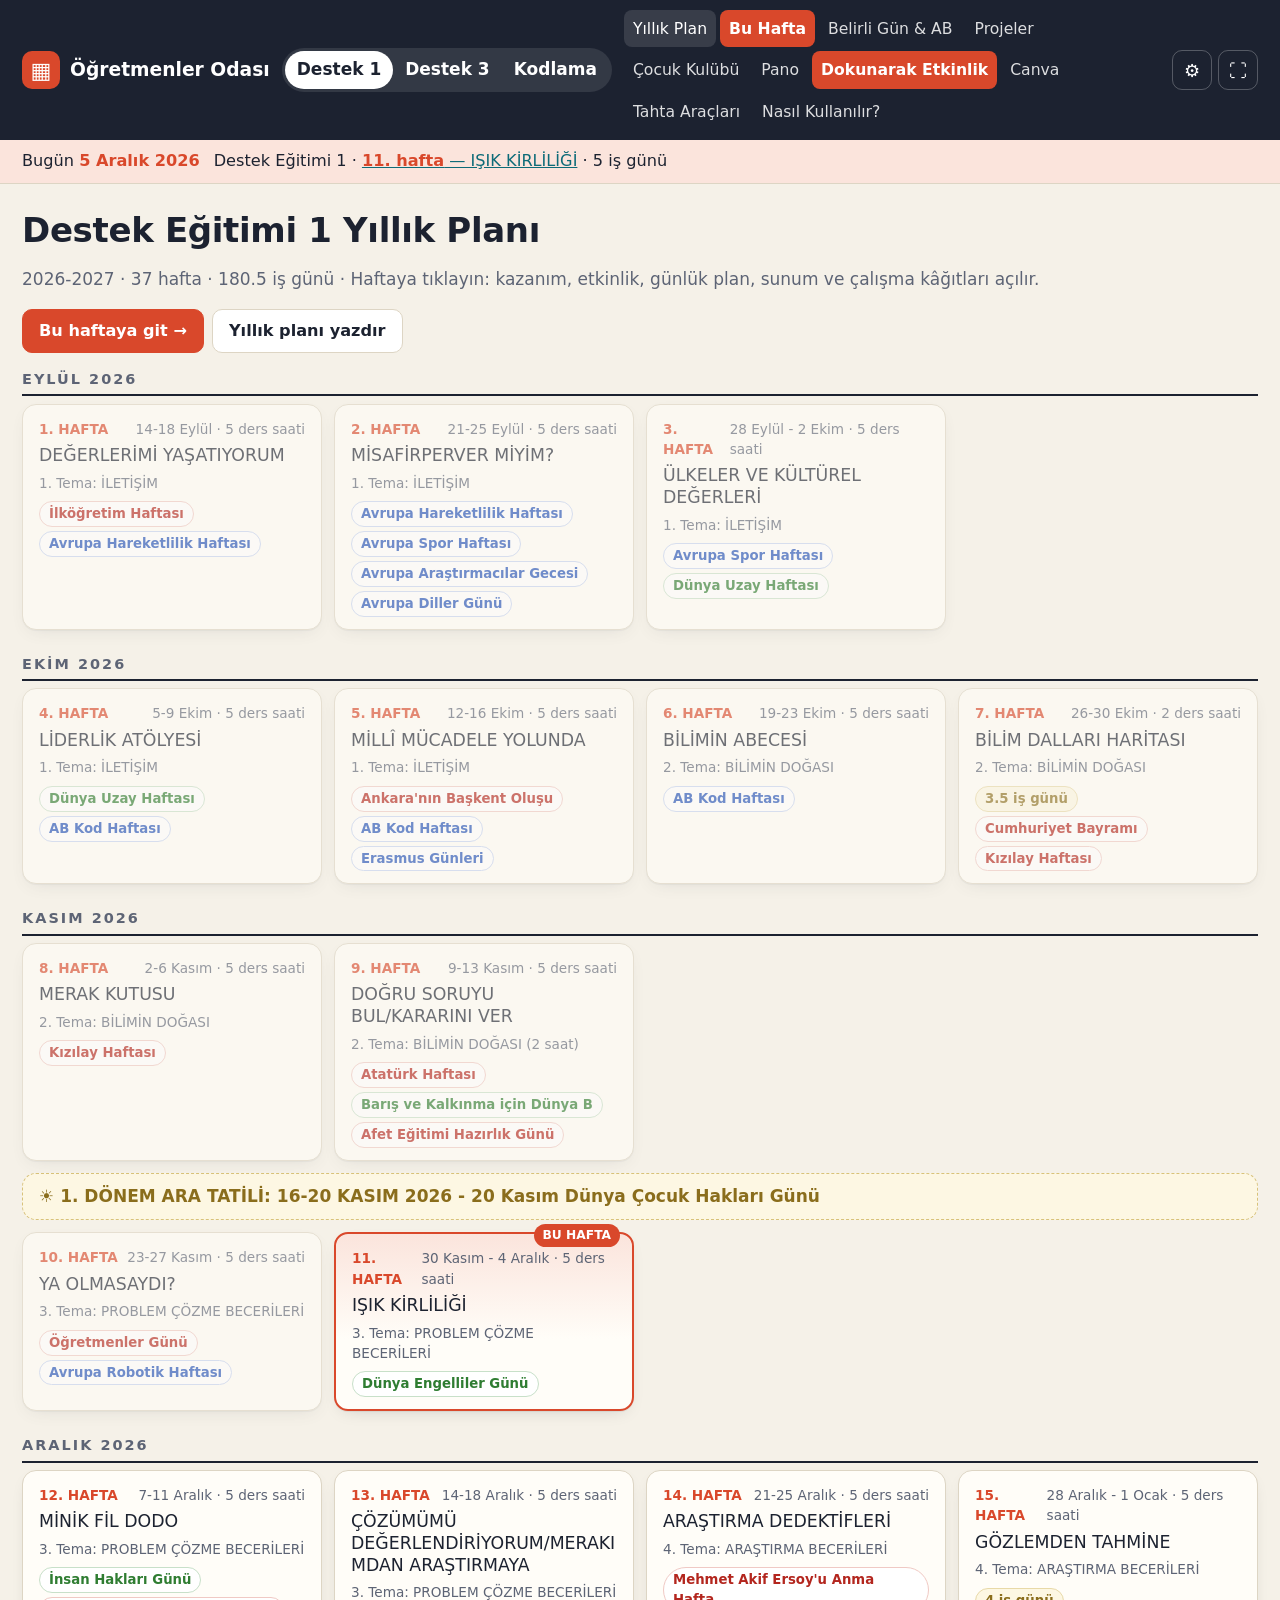
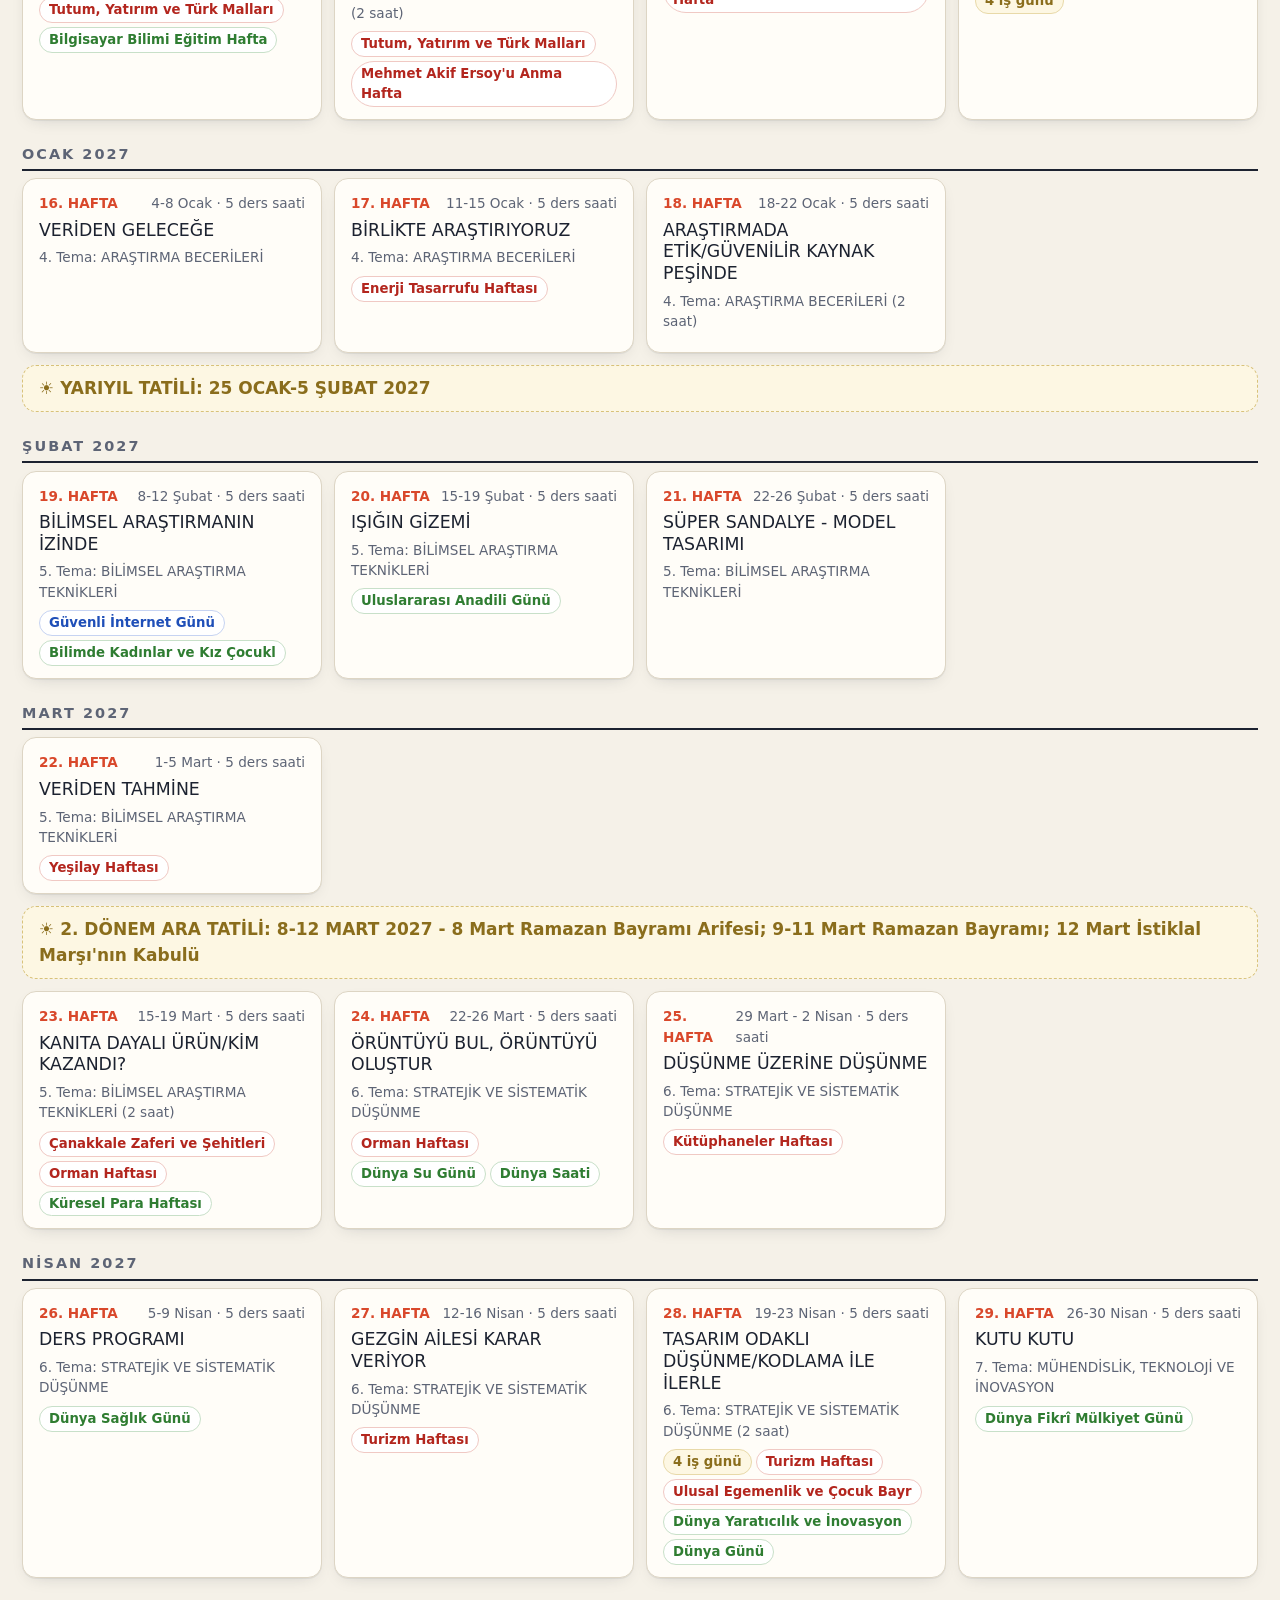
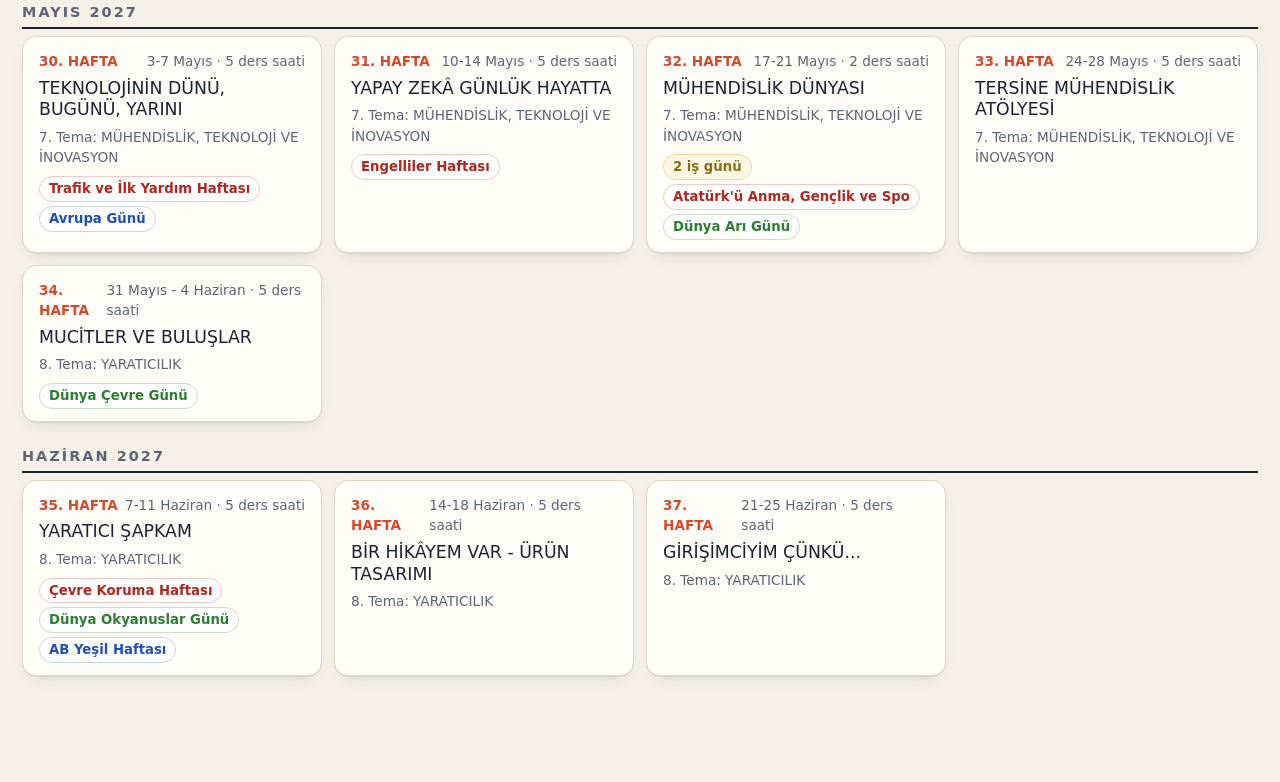
==== commit 5ecc2820: "Pano bölümü: haftanın panosu (24 hafta), Pentago, Küre, Kodlama ve eTwinning afişleri Co-Authored-By" ====
--- a/index.html
+++ b/index.html
@@ -29,6 +29,7 @@
     <a href="#gunler"><span class="m-ikon">◷</span>Belirli Gün & AB</a>
     <a href="#projeler"><span class="m-ikon">◆</span>Projeler</a>
     <a href="#kulup"><span class="m-ikon">♞</span>Çocuk Kulübü</a>
+    <a href="#pano"><span class="m-ikon">▦</span>Pano</a>
     <a href="#dokun" class="vurgu"><span class="m-ikon">☝</span>Dokunarak Etkinlik</a>
     <a href="#canva"><span class="m-ikon">✦</span>Canva</a>
     <a href="#araclar"><span class="m-ikon">⏱</span>Tahta Araçları</a>
--- a/css/masa.css
+++ b/css/masa.css
@@ -528,3 +528,47 @@
 .tz-madde { padding-left: 22px; font-size: .9rem; }
 .tz-madde li { margin-bottom: 4px; }
 .tz-madde.baski { font-size: 10.5pt; line-height: 1.4; }
+
+/* pano afişleri */
+.sayfa.pano { padding: 9mm 10mm 8mm; display: flex; flex-direction: column; gap: 4mm; font-size: 11pt; }
+.pn-bant { background: var(--pn); color: #fff; border-radius: 6mm; padding: 6mm 8mm; position: relative; overflow: hidden; }
+.pn-bant::after { content: ""; position: absolute; right: -18mm; top: -18mm; width: 60mm; height: 60mm; border-radius: 50%; background: rgba(255,255,255,.14); }
+.pn-bant small { font-size: 10pt; letter-spacing: .08em; text-transform: uppercase; opacity: .9; }
+.pn-bant h1 { font-size: 30pt; margin: 1mm 0; line-height: 1.05; color: #fff; }
+.pn-bant p { margin: 0; font-size: 12.5pt; }
+.pn-h2 { font-size: 15pt; margin: 1mm 0 0; color: var(--pn); border-bottom: 1.2mm solid var(--pn); padding-bottom: 1mm; }
+.pn-iki { display: grid; grid-template-columns: 1fr 1fr; gap: 4mm; }
+.pn-kutu { border: .7mm solid var(--pn); border-radius: 4mm; padding: 3mm 4mm; background: #fff; }
+.pn-kutu h3 { margin: 0 0 2mm; font-size: 13pt; color: var(--pn); }
+.pn-kutu ul, .pn-kutu ol { margin: 0; padding-left: 5mm; } .pn-kutu li { margin-bottom: 1.2mm; }
+.pn-adimlar { display: grid; grid-template-columns: repeat(3, 1fr); gap: 4mm; }
+.pn-adim, .pn-bulmaca > div { position: relative; border: .5mm dashed #bbb; border-radius: 4mm; padding: 3mm; background: #fffdf7; }
+.pn-adim p, .pn-bulmaca p { margin: 2mm 0 0; font-size: 10.5pt; line-height: 1.3; }
+.pn-no { position: absolute; left: -2mm; top: -2mm; width: 9mm; height: 9mm; border-radius: 50%; background: var(--pn, #d9480f); color: #fff; font-weight: 800; display: grid; place-items: center; font-size: 13pt; }
+.pn-adimlar .pn-no { background: #222; }
+.pn-cevir { display: flex; align-items: center; justify-content: center; gap: 2mm; font-size: 22pt; }
+.pn-sayilar { display: grid; grid-template-columns: repeat(auto-fit, minmax(30mm, 1fr)); gap: 3mm; }
+.pn-sayilar div { background: color-mix(in srgb, var(--pn) 12%, #fff); border-radius: 4mm; padding: 2.5mm; text-align: center; }
+.pn-sayilar b { display: block; font-size: 24pt; color: var(--pn); line-height: 1; } .pn-sayilar span { font-size: 9.5pt; }
+.pn-bulmaca { display: grid; grid-template-columns: repeat(3, 1fr); gap: 4mm; }
+.pn-bulmaca > div svg { max-height: 52mm; }
+.pn-cevap { margin-top: auto; border-top: .5mm dashed #999; padding-top: 2mm; font-size: 8.5pt; color: #444; }
+.pn-cevap div { display: flex; flex-wrap: wrap; gap: 1mm 5mm; transform: rotate(180deg); }
+.pn-ayak { margin-top: auto; display: flex; justify-content: space-between; font-size: 8pt; color: #666; border-top: .3mm solid #ccc; padding-top: 1.5mm; }
+.pn-sozluk { display: grid; grid-template-columns: 1fr 1fr; gap: 1.5mm 4mm; }
+.pn-surec { display: grid; grid-template-columns: repeat(4, 1fr); gap: 3mm; }
+.pn-surec div { background: #e3fafc; border-radius: 4mm; padding: 3mm; text-align: center; display: flex; flex-direction: column; gap: 1mm; }
+.pn-surec span { font-size: 22pt; } .pn-surec small { font-size: 9pt; }
+.pn-devre { width: 100%; height: auto; }
+.pn-soru { font-style: italic; color: #0b7285; margin: 2mm 0 0; }
+.pn-proje { display: grid; grid-template-columns: repeat(5, 1fr); gap: 2mm; }
+.pn-proje div { border: .5mm solid #ccc; border-radius: 3mm; padding: 1.8mm; display: flex; flex-direction: column; gap: .6mm; font-size: 8.5pt; line-height: 1.2; }
+.pn-proje div b { color: #0b7285; } .pn-proje div small { color: #666; }
+.pn-proje .simdi { border-color: #e8590c; background: #fff4e6; } .pn-proje .bitti { border-color: #2b8a3e; background: #ebfbee; }
+.pn-twler { display: flex; flex-direction: column; gap: 5mm; }
+.pn-tw { position: relative; border-radius: 5mm; overflow: hidden; border: .6mm solid #1c7ed6; background: #fff; }
+.pn-tw > img:first-child { width: 100%; height: 52mm; object-fit: cover; display: block; }
+.pn-tw .pn-logo { position: absolute; right: 4mm; top: 4mm; width: 28mm; height: 28mm; background: #fff; border-radius: 50%; padding: 1mm; }
+.pn-tw > div { padding: 3mm 5mm 4mm; } .pn-tw h3 { margin: 0; font-size: 15pt; color: #1c7ed6; } .pn-tw small { color: #555; }
+.pn-tw p { margin: 2mm 0; font-size: 10.5pt; } .pn-tarih { display: inline-block; background: #1c7ed6; color: #fff; border-radius: 3mm; padding: .8mm 3mm; font-size: 9.5pt; }
+.pn-onizleme .sayfa.pano { margin-bottom: 18px; }
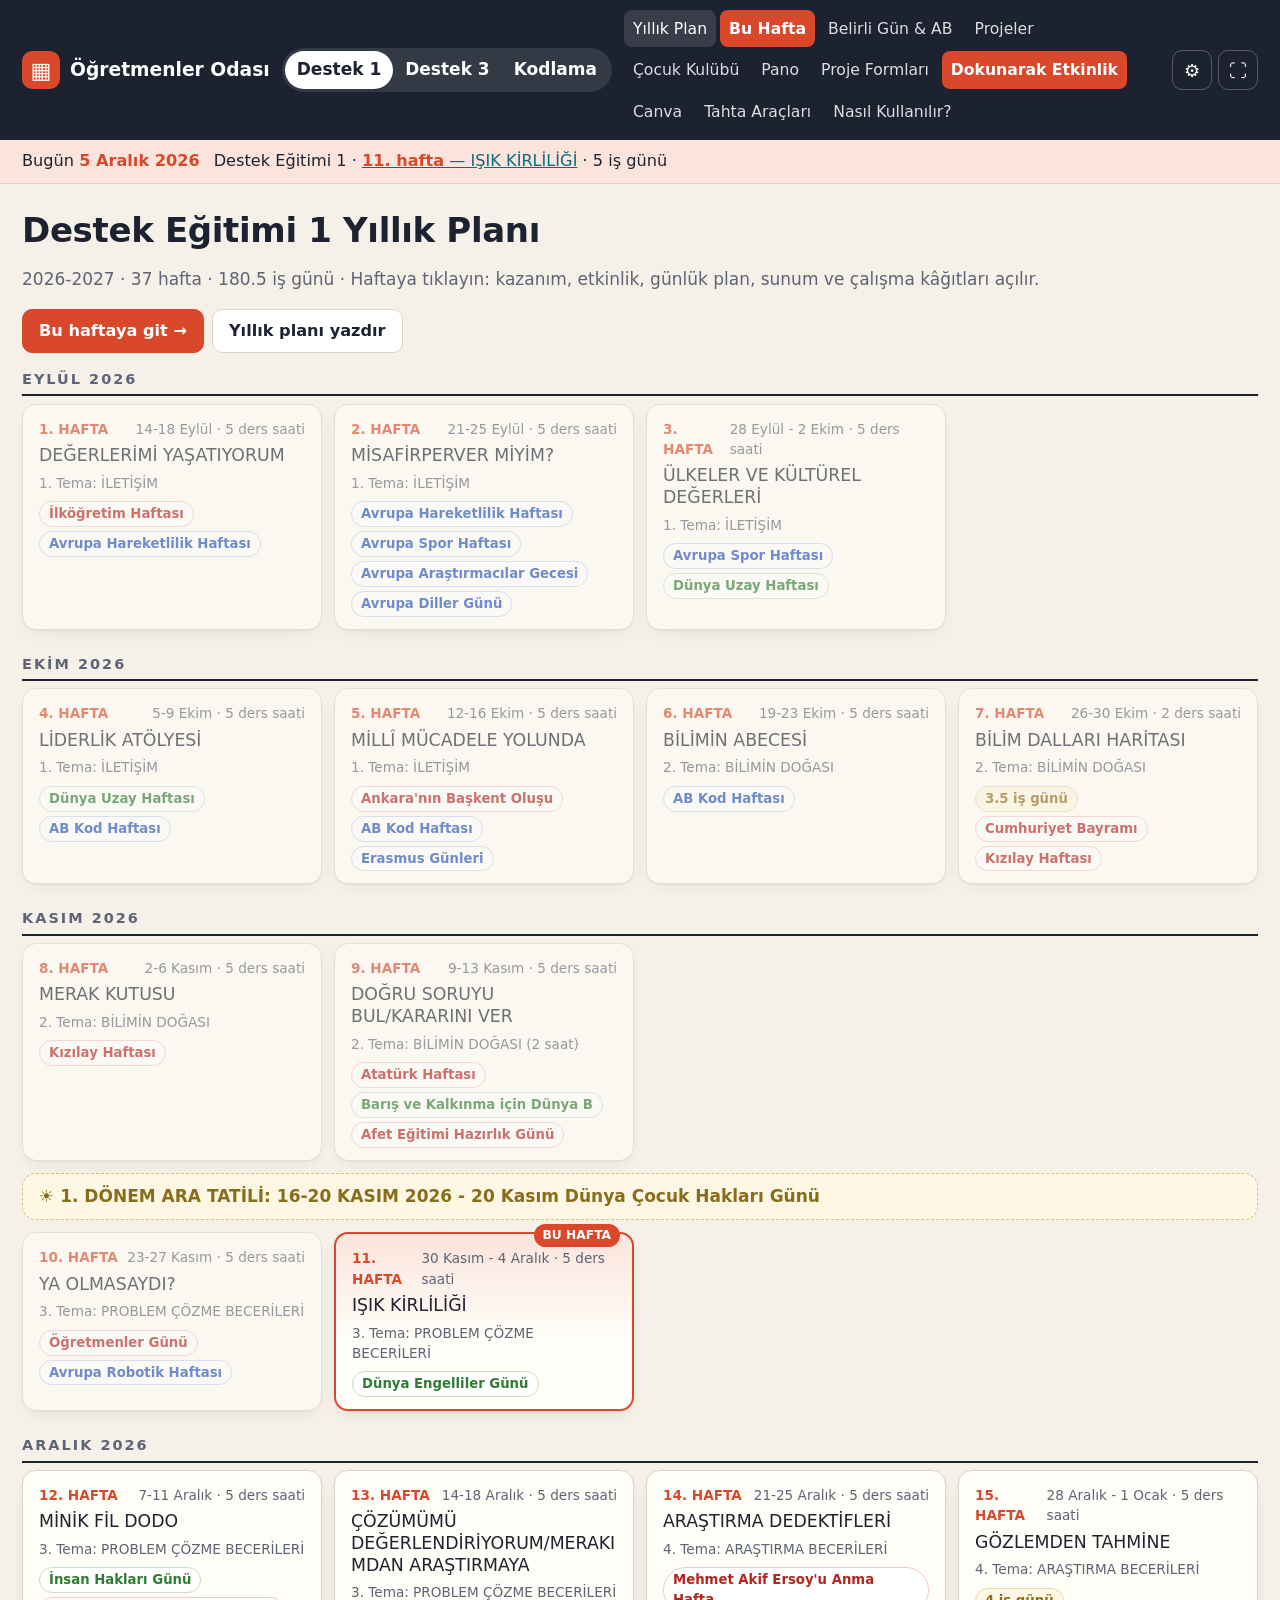
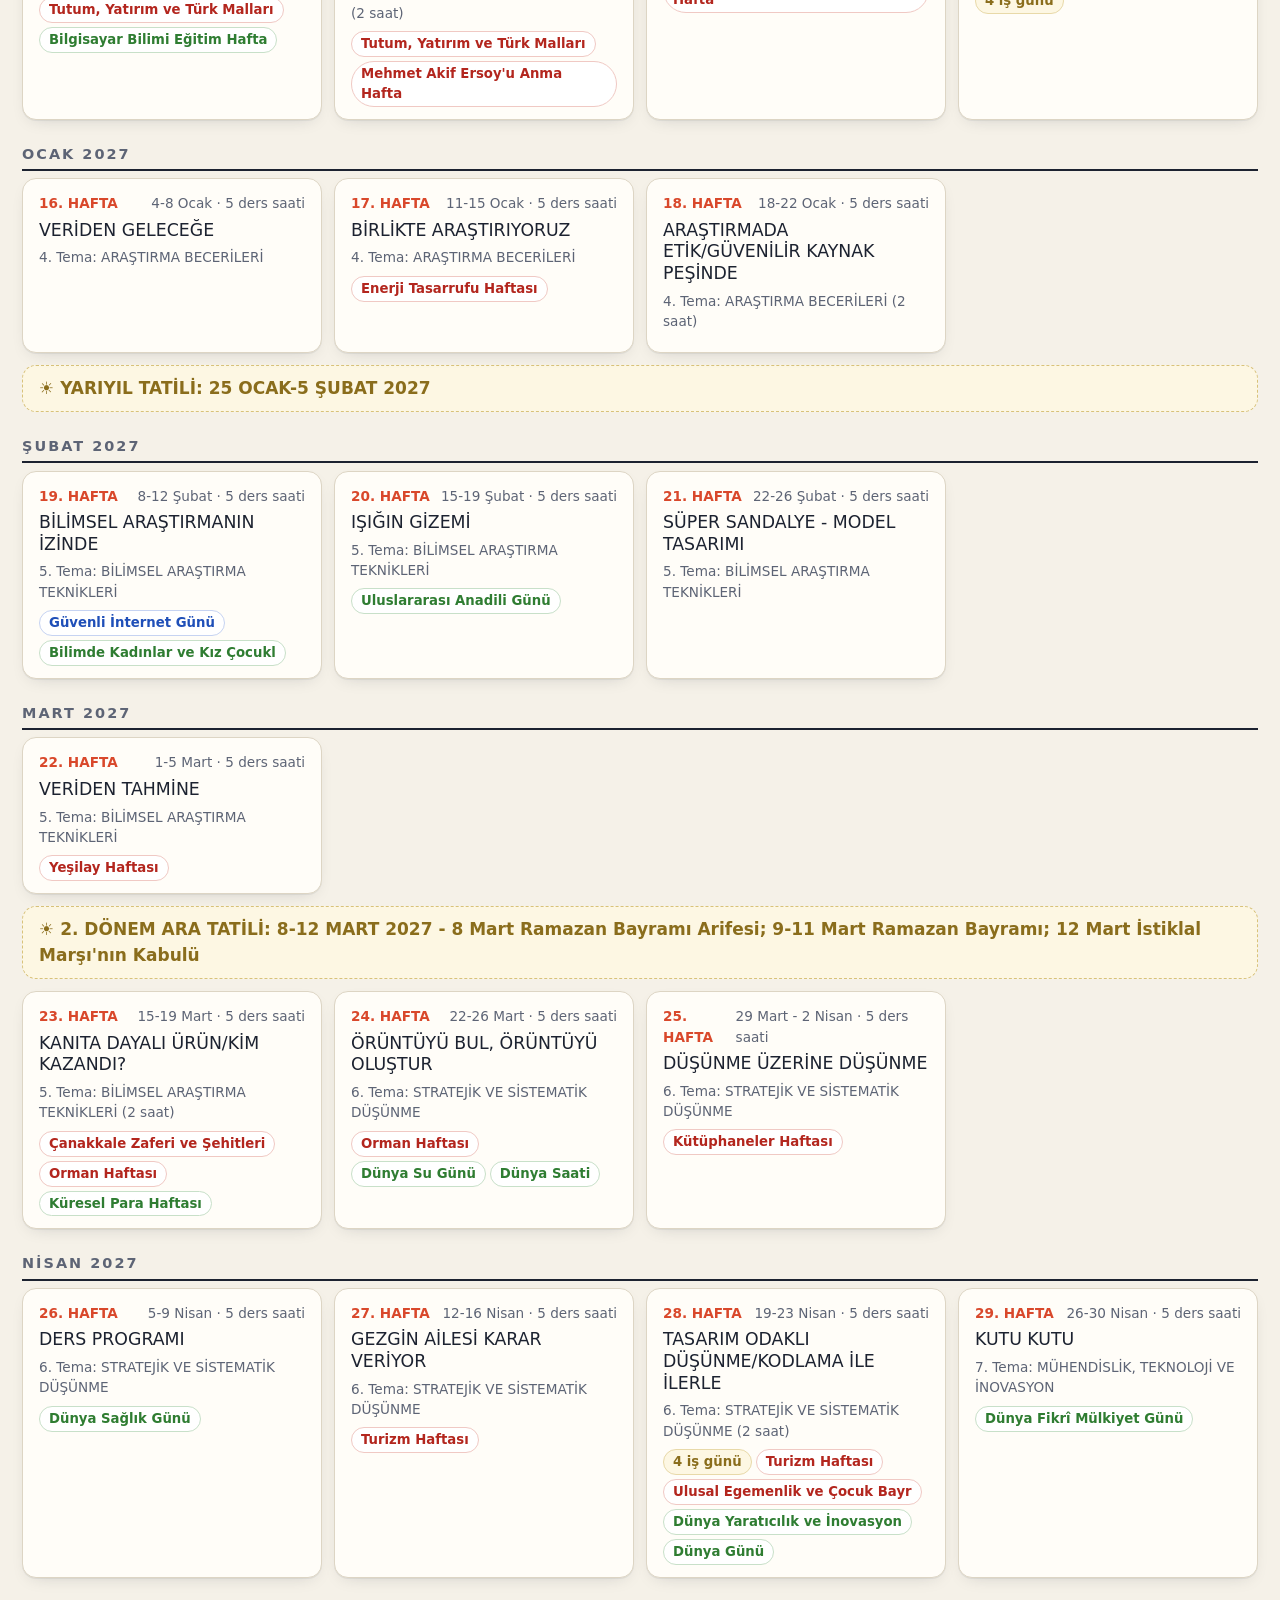
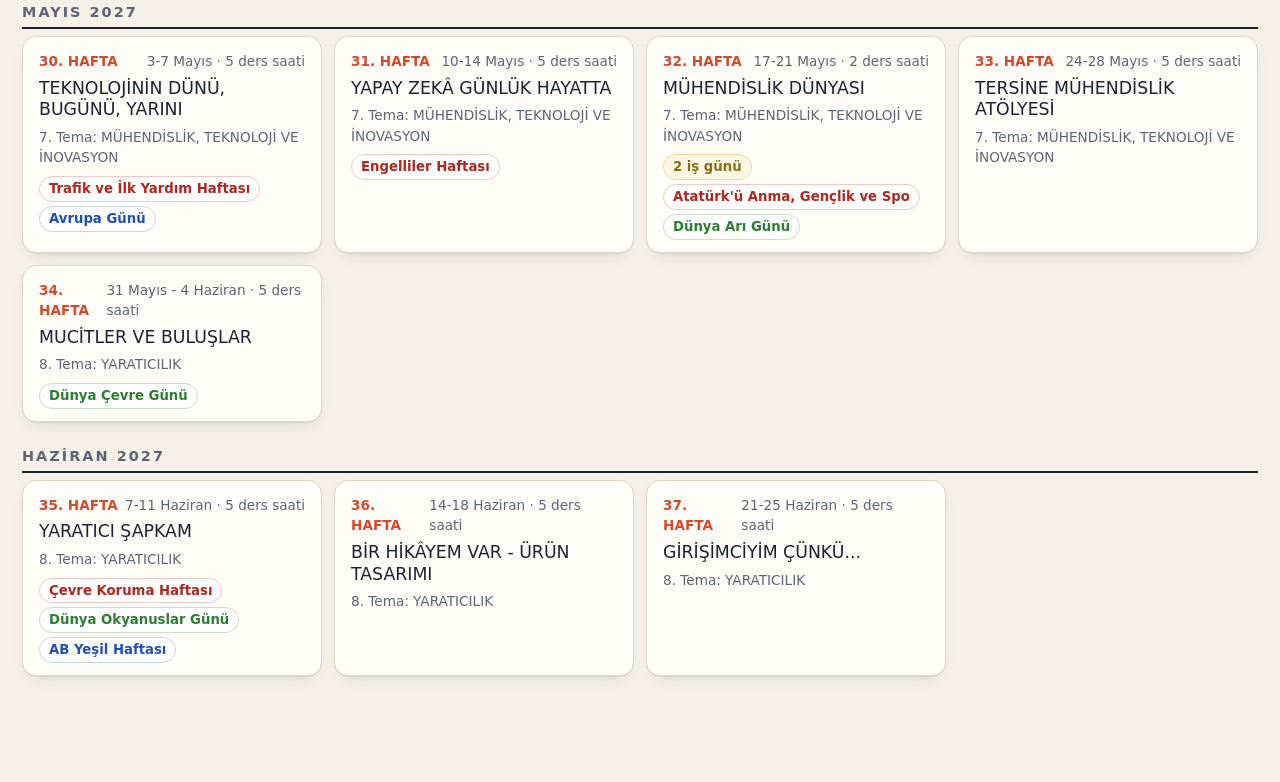
==== commit 6fe0c9b0: "Proje Formları bölümü: TEKNOFEST ve eTwinning formları, Word olarak indirme (öğrenci adları yalnız c" ====
--- a/index.html
+++ b/index.html
@@ -30,6 +30,7 @@
     <a href="#projeler"><span class="m-ikon">◆</span>Projeler</a>
     <a href="#kulup"><span class="m-ikon">♞</span>Çocuk Kulübü</a>
     <a href="#pano"><span class="m-ikon">▦</span>Pano</a>
+    <a href="#formlar"><span class="m-ikon">📝</span>Proje Formları</a>
     <a href="#dokun" class="vurgu"><span class="m-ikon">☝</span>Dokunarak Etkinlik</a>
     <a href="#canva"><span class="m-ikon">✦</span>Canva</a>
     <a href="#araclar"><span class="m-ikon">⏱</span>Tahta Araçları</a>
@@ -107,6 +108,7 @@
 <script src="js/kulup-banka-satranc.js"></script>
 <script src="js/kulup-hafta.js"></script>
 <script src="js/tazof-kurallar.js"></script>
+<script src="js/proje-formlari.js"></script>
 <script src="js/masa.js"></script>
 </body>
 </html>
--- a/css/masa.css
+++ b/css/masa.css
@@ -572,3 +572,10 @@
 .pn-tw > div { padding: 3mm 5mm 4mm; } .pn-tw h3 { margin: 0; font-size: 15pt; color: #1c7ed6; } .pn-tw small { color: #555; }
 .pn-tw p { margin: 2mm 0; font-size: 10.5pt; } .pn-tarih { display: inline-block; background: #1c7ed6; color: #fff; border-radius: 3mm; padding: .8mm 3mm; font-size: 9.5pt; }
 .pn-onizleme .sayfa.pano { margin-bottom: 18px; }
+.pf-grid { display: grid; grid-template-columns: repeat(auto-fill, minmax(420px, 1fr)); gap: 16px; }
+@media (max-width: 520px) { .pf-grid { grid-template-columns: 1fr; } }
+.pf-kart h2 { font-size: 1.1rem; margin: 8px 0; }
+.pf-tablo { width: 100%; border-collapse: collapse; font-size: .9rem; margin-bottom: 10px; }
+.pf-tablo th, .pf-tablo td { border: 1px solid var(--cizgi, #ccc); padding: 6px 8px; text-align: left; vertical-align: top; }
+.pf-tablo th { width: 34%; background: rgba(47,111,159,.08); }
+.sayfa.pf-sayfa .pf-tablo { font-size: 11pt; } .sayfa.pf-sayfa .pf-tablo th, .sayfa.pf-sayfa .pf-tablo td { border-color: #000; padding: 6pt; }
